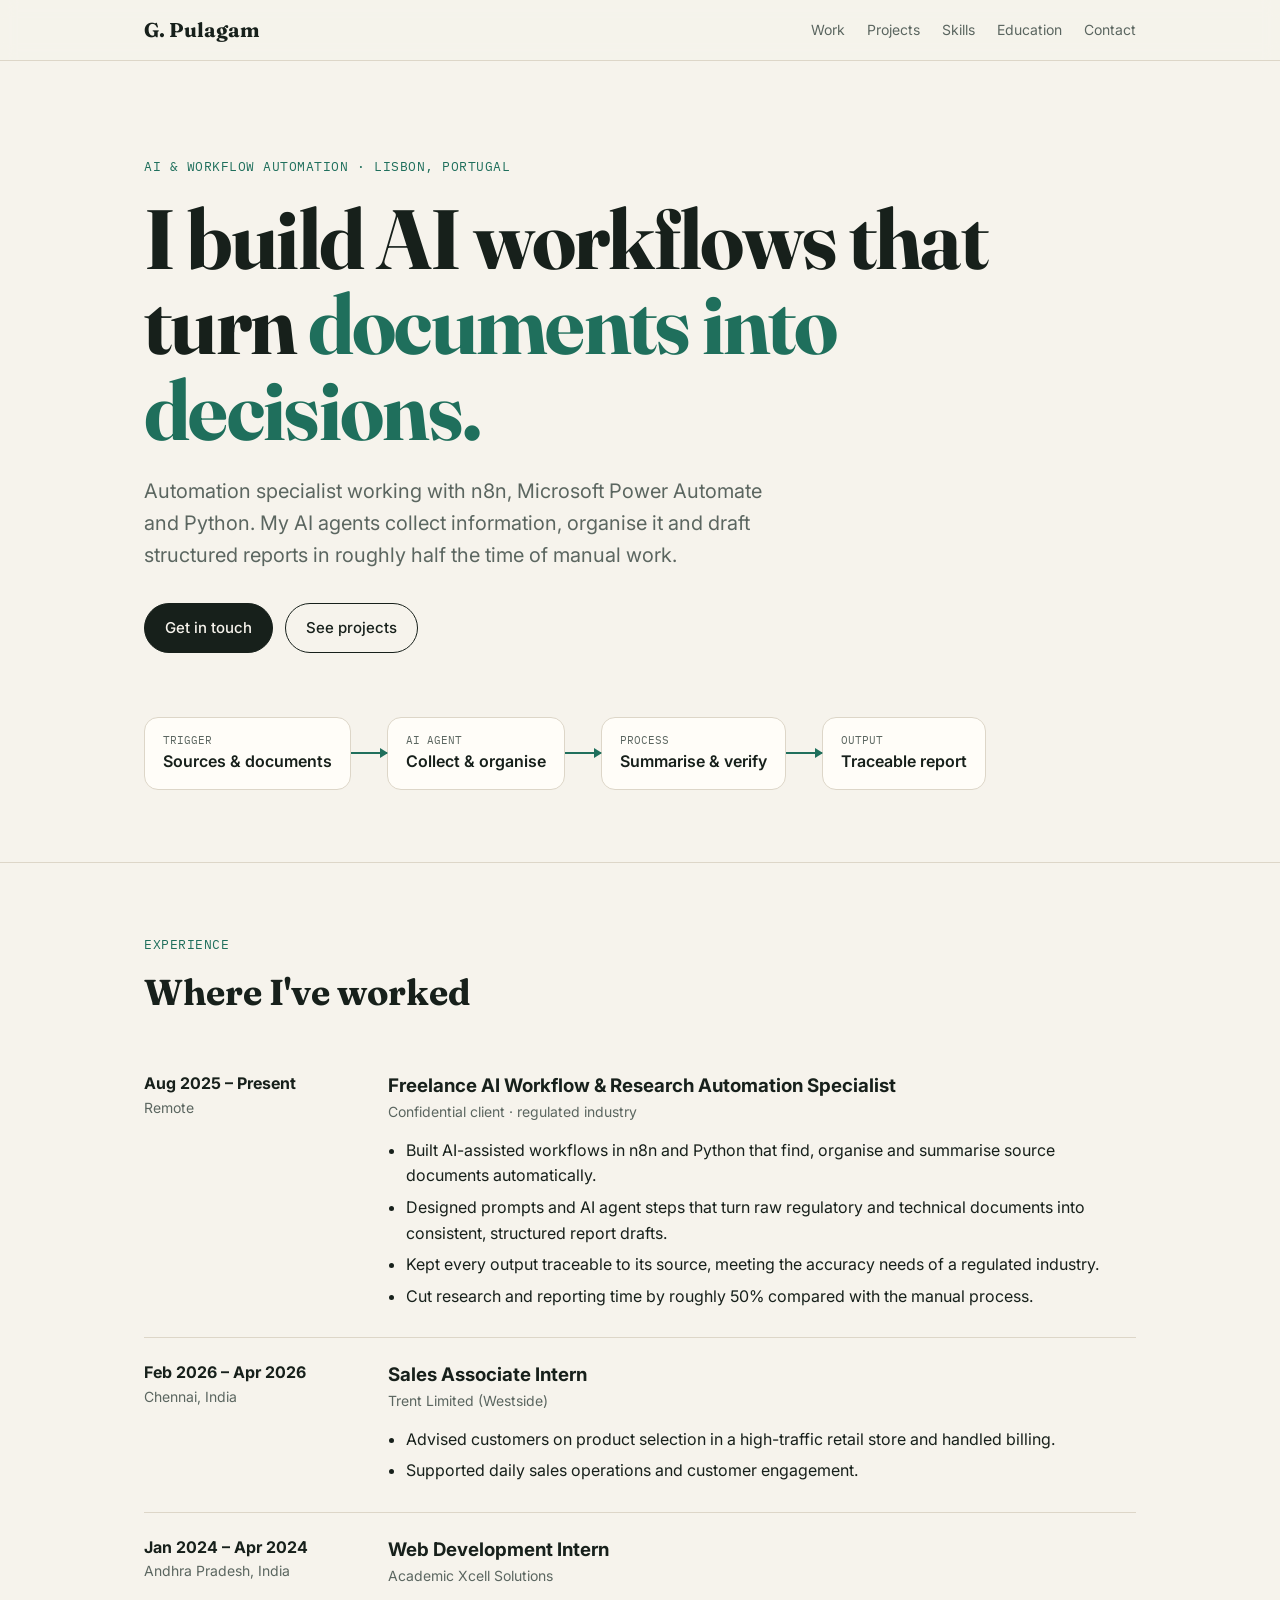
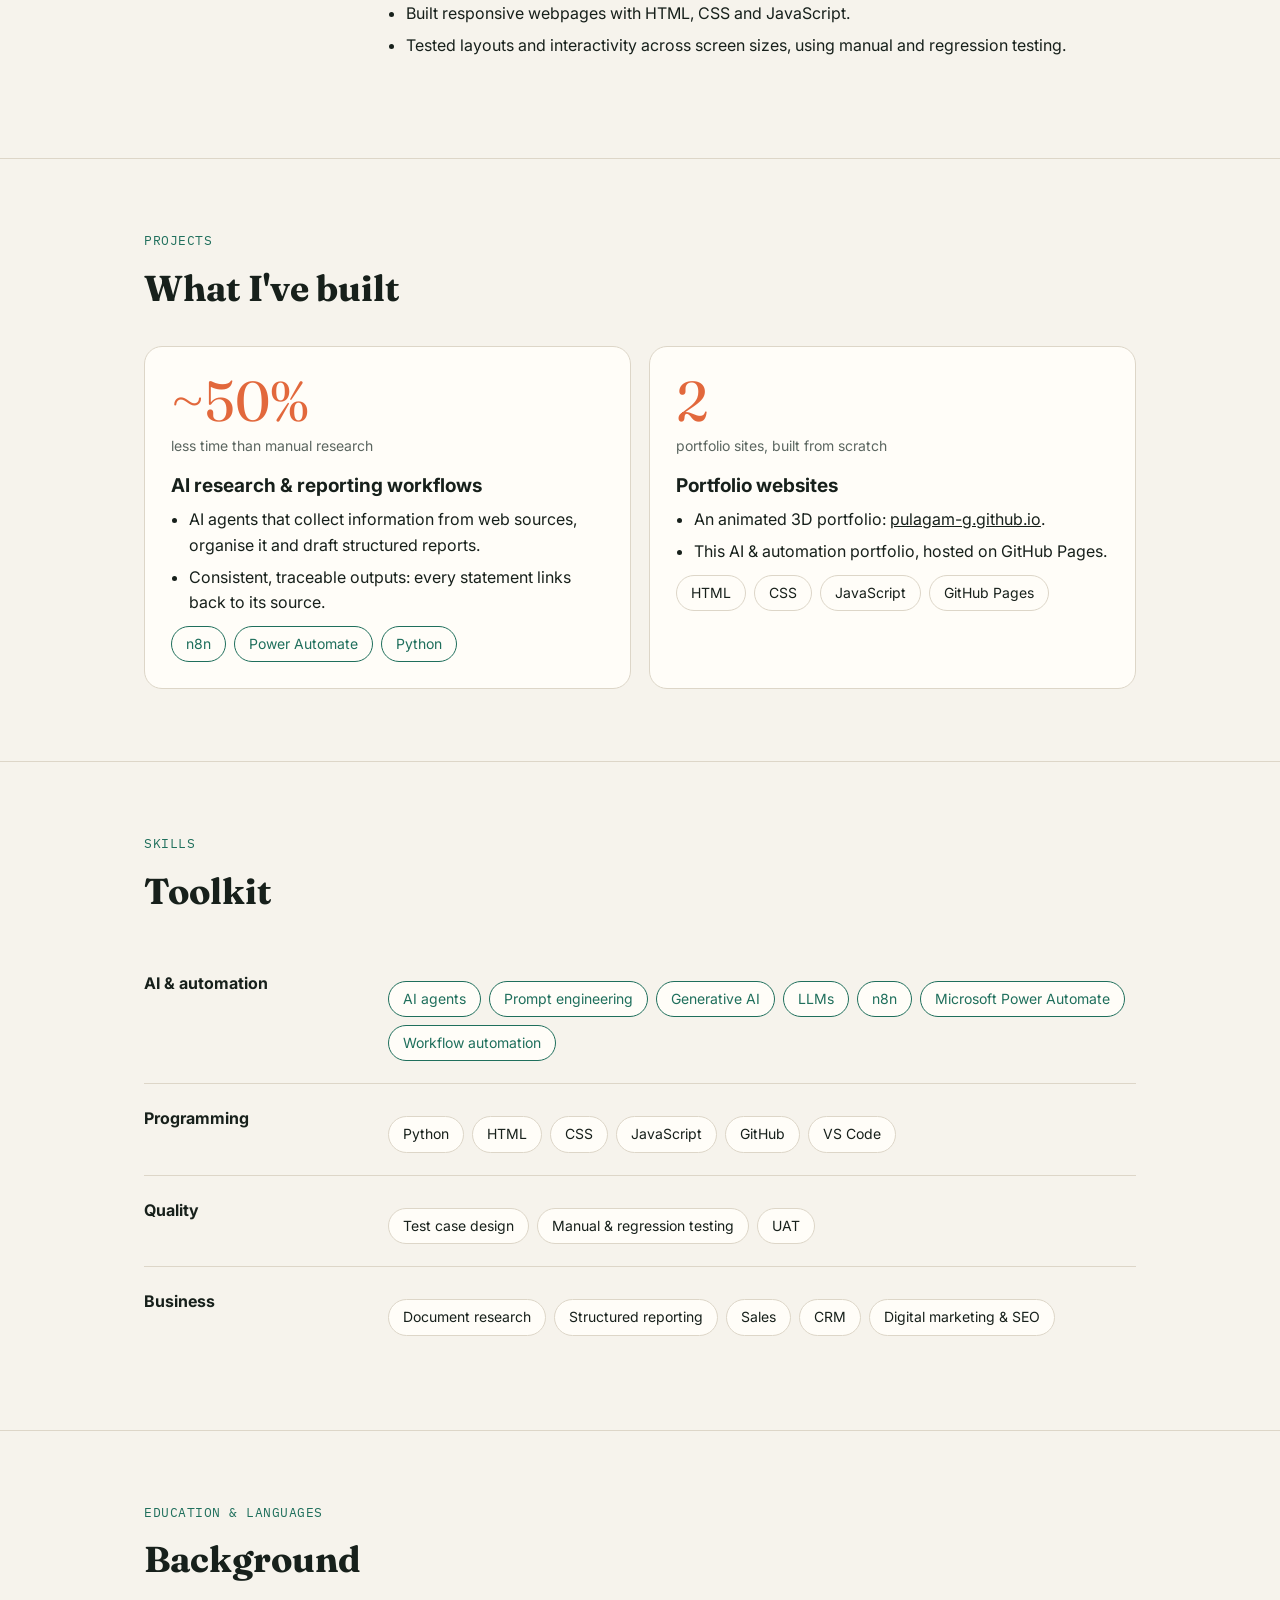
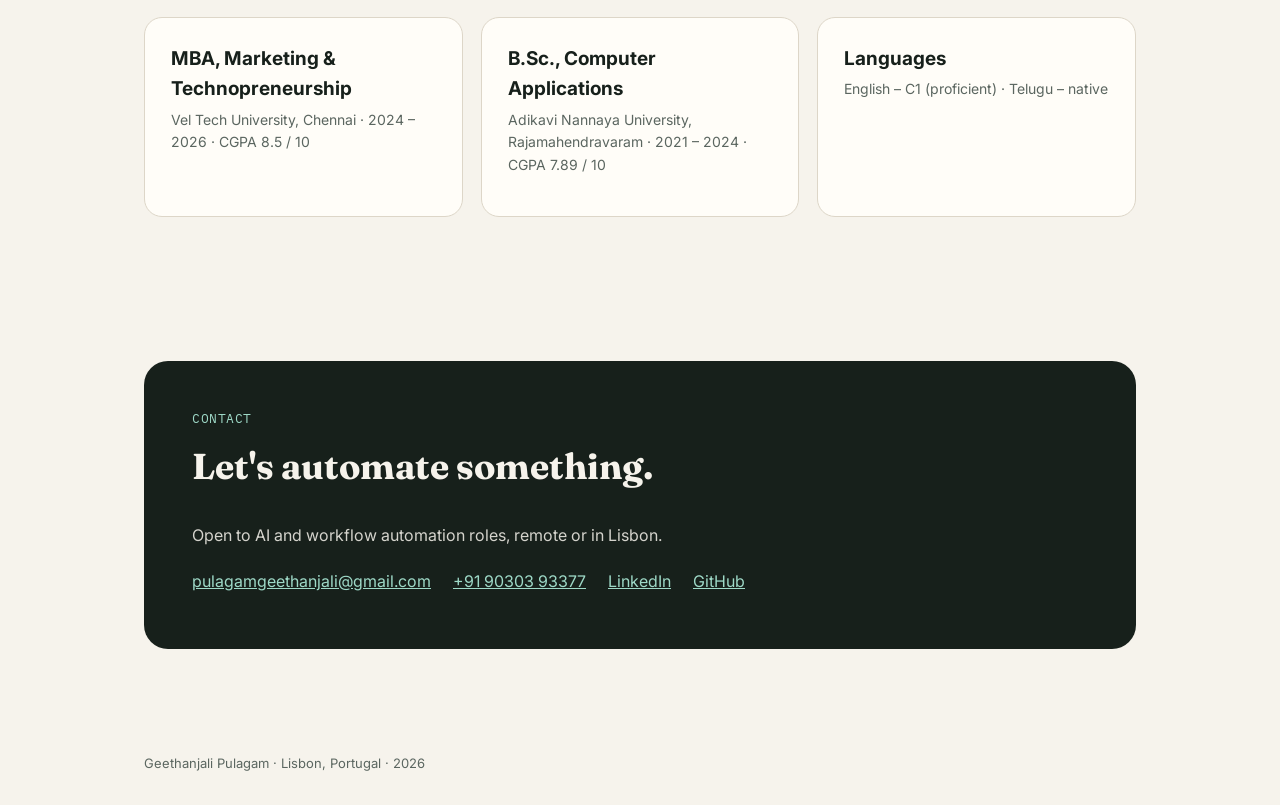
==== index.html @ b973f125 "Add initial HTML structure for personal portfolio" ====
<!doctype html>
<html lang="en"><head><meta charset="utf-8"><meta name="viewport" content="width=device-width,initial-scale=1">
<title>Geethanjali Pulagam – AI & Workflow Automation</title>
<meta name="description" content="Geethanjali Pulagam – AI and workflow automation specialist building AI agents with n8n, Microsoft Power Automate and Python. Based in Lisbon, Portugal.">
<link rel="preconnect" href="https://fonts.googleapis.com">
<link rel="stylesheet" href="https://fonts.googleapis.com/css2?family=Fraunces:opsz,wght@9..144,500;9..144,700&family=Inter:wght@400;500;600&family=IBM+Plex+Mono:wght@400;500&display=swap">
<style>
:root{--bg:#F6F3EC;--ink:#17201B;--soft:#5B6660;--line:#DDD6C8;--accent:#1F6F5C;--accent2:#E2683C;--card:#FFFDF8}
*{box-sizing:border-box;margin:0;padding:0}
html{scroll-behavior:smooth}
body{background:var(--bg);color:var(--ink);font:16px/1.6 Inter,system-ui,sans-serif}
a{color:inherit}
.wrap{max-width:1040px;margin:0 auto;padding:0 24px}
nav{position:sticky;top:0;background:rgba(246,243,236,.9);backdrop-filter:blur(8px);border-bottom:1px solid var(--line);z-index:5}
nav .wrap{display:flex;justify-content:space-between;align-items:center;height:60px}
nav b{font-family:Fraunces,serif;font-size:20px}
nav ul{display:flex;gap:22px;list-style:none;font-size:14px}
nav a{text-decoration:none;color:var(--soft)}nav a:hover{color:var(--accent)}
.mono{font-family:"IBM Plex Mono",monospace;font-size:13px;letter-spacing:.04em;text-transform:uppercase;color:var(--accent)}
header{padding:96px 0 72px}
h1{font-family:Fraunces,serif;font-weight:700;font-size:clamp(44px,7vw,84px);line-height:1.02;letter-spacing:-.02em;margin:18px 0 22px}
h1 em{font-style:normal;color:var(--accent)}
.lead{font-size:20px;color:var(--soft);max-width:640px}
.btns{display:flex;gap:12px;margin-top:32px;flex-wrap:wrap}
.btn{padding:12px 20px;border-radius:999px;border:1px solid var(--ink);text-decoration:none;font-weight:500;font-size:15px}
.btn.p{background:var(--ink);color:var(--bg)}
.flow{display:flex;align-items:center;gap:0;margin-top:64px;flex-wrap:wrap}
.node{background:var(--card);border:1px solid var(--line);border-radius:14px;padding:14px 18px;min-width:150px}
.node small{display:block;font-family:"IBM Plex Mono",monospace;font-size:11px;color:var(--soft);text-transform:uppercase}
.node span{font-weight:600}
.arrow{flex:0 0 36px;height:2px;background:var(--accent);position:relative}
.arrow:after{content:"";position:absolute;right:-1px;top:-4px;border-left:8px solid var(--accent);border-top:5px solid transparent;border-bottom:5px solid transparent}
section{padding:72px 0;border-top:1px solid var(--line)}
h2{font-family:Fraunces,serif;font-size:36px;margin:8px 0 28px}
.grid{display:grid;grid-template-columns:repeat(auto-fit,minmax(280px,1fr));gap:18px}
.card{background:var(--card);border:1px solid var(--line);border-radius:18px;padding:26px}
.card h3{font-size:19px;margin-bottom:4px}
.meta{font-size:14px;color:var(--soft);margin-bottom:14px}
ul.l{padding-left:18px}ul.l li{margin:6px 0}
.big{font-family:Fraunces,serif;font-size:56px;color:var(--accent2);line-height:1}
.chips{display:flex;flex-wrap:wrap;gap:8px;margin-top:10px}
.chips span{border:1px solid var(--line);background:var(--card);border-radius:999px;padding:6px 14px;font-size:14px}
.chips.hot span{border-color:var(--accent);color:var(--accent)}
.row{display:grid;grid-template-columns:220px 1fr;gap:24px;padding:22px 0;border-bottom:1px solid var(--line)}
.row:last-child{border-bottom:0}
.contact{background:var(--ink);color:var(--bg);border-radius:24px;padding:48px}
.contact h2{color:var(--bg)}
.contact a{display:inline-block;margin:6px 18px 6px 0;color:#9ED9C7}
footer{padding:32px 0;font-size:13px;color:var(--soft)}
@media(max-width:700px){nav ul{display:none}.row{grid-template-columns:1fr;gap:6px}.arrow{flex-basis:20px}.contact{padding:30px}}
</style></head>
<body>
<nav><div class="wrap"><b>G. Pulagam</b><ul><li><a href="#work">Work</a></li><li><a href="#projects">Projects</a></li><li><a href="#skills">Skills</a></li><li><a href="#education">Education</a></li><li><a href="#contact">Contact</a></li></ul></div></nav>

<header><div class="wrap">
  <div class="mono">AI &amp; workflow automation · Lisbon, Portugal</div>
  <h1>I build AI workflows that turn <em>documents into decisions.</em></h1>
  <p class="lead">Automation specialist working with n8n, Microsoft Power Automate and Python. My AI agents collect information, organise it and draft structured reports in roughly half the time of manual work.</p>
  <div class="btns"><a class="btn p" href="#contact">Get in touch</a><a class="btn" href="#projects">See projects</a></div>
  <div class="flow">
    <div class="node"><small>Trigger</small><span>Sources &amp; documents</span></div><div class="arrow"></div>
    <div class="node"><small>AI agent</small><span>Collect &amp; organise</span></div><div class="arrow"></div>
    <div class="node"><small>Process</small><span>Summarise &amp; verify</span></div><div class="arrow"></div>
    <div class="node"><small>Output</small><span>Traceable report</span></div>
  </div>
</div></header>

<section id="work"><div class="wrap">
  <div class="mono">Experience</div><h2>Where I've worked</h2>
  <div class="row"><div><b>Aug 2025 – Present</b><div class="meta">Remote</div></div><div>
    <h3>Freelance AI Workflow &amp; Research Automation Specialist</h3><div class="meta">Confidential client · regulated industry</div>
    <ul class="l"><li>Built AI-assisted workflows in n8n and Python that find, organise and summarise source documents automatically.</li><li>Designed prompts and AI agent steps that turn raw regulatory and technical documents into consistent, structured report drafts.</li><li>Kept every output traceable to its source, meeting the accuracy needs of a regulated industry.</li><li>Cut research and reporting time by roughly 50% compared with the manual process.</li></ul></div></div>
  <div class="row"><div><b>Feb 2026 – Apr 2026</b><div class="meta">Chennai, India</div></div><div>
    <h3>Sales Associate Intern</h3><div class="meta">Trent Limited (Westside)</div>
    <ul class="l"><li>Advised customers on product selection in a high-traffic retail store and handled billing.</li><li>Supported daily sales operations and customer engagement.</li></ul></div></div>
  <div class="row"><div><b>Jan 2024 – Apr 2024</b><div class="meta">Andhra Pradesh, India</div></div><div>
    <h3>Web Development Intern</h3><div class="meta">Academic Xcell Solutions</div>
    <ul class="l"><li>Built responsive webpages with HTML, CSS and JavaScript.</li><li>Tested layouts and interactivity across screen sizes, using manual and regression testing.</li></ul></div></div>
</div></section>

<section id="projects"><div class="wrap">
  <div class="mono">Projects</div><h2>What I've built</h2>
  <div class="grid">
    <div class="card"><div class="big">~50%</div><p class="meta" style="margin-top:6px">less time than manual research</p>
      <h3>AI research &amp; reporting workflows</h3>
      <ul class="l"><li>AI agents that collect information from web sources, organise it and draft structured reports.</li><li>Consistent, traceable outputs: every statement links back to its source.</li></ul>
      <div class="chips hot"><span>n8n</span><span>Power Automate</span><span>Python</span></div></div>
    <div class="card"><div class="big">2</div><p class="meta" style="margin-top:6px">portfolio sites, built from scratch</p>
      <h3>Portfolio websites</h3>
      <ul class="l"><li>An animated 3D portfolio: <a href="https://pulagam-g.github.io">pulagam-g.github.io</a>.</li><li>This AI &amp; automation portfolio, hosted on GitHub Pages.</li></ul>
      <div class="chips"><span>HTML</span><span>CSS</span><span>JavaScript</span><span>GitHub Pages</span></div></div>
  </div>
</div></section>

<section id="skills"><div class="wrap">
  <div class="mono">Skills</div><h2>Toolkit</h2>
  <div class="row"><b>AI &amp; automation</b><div class="chips hot"><span>AI agents</span><span>Prompt engineering</span><span>Generative AI</span><span>LLMs</span><span>n8n</span><span>Microsoft Power Automate</span><span>Workflow automation</span></div></div>
  <div class="row"><b>Programming</b><div class="chips"><span>Python</span><span>HTML</span><span>CSS</span><span>JavaScript</span><span>GitHub</span><span>VS Code</span></div></div>
  <div class="row"><b>Quality</b><div class="chips"><span>Test case design</span><span>Manual &amp; regression testing</span><span>UAT</span></div></div>
  <div class="row"><b>Business</b><div class="chips"><span>Document research</span><span>Structured reporting</span><span>Sales</span><span>CRM</span><span>Digital marketing &amp; SEO</span></div></div>
</div></section>

<section id="education"><div class="wrap">
  <div class="mono">Education &amp; languages</div><h2>Background</h2>
  <div class="grid">
    <div class="card"><h3>MBA, Marketing &amp; Technopreneurship</h3><div class="meta">Vel Tech University, Chennai · 2024 – 2026 · CGPA 8.5 / 10</div></div>
    <div class="card"><h3>B.Sc., Computer Applications</h3><div class="meta">Adikavi Nannaya University, Rajamahendravaram · 2021 – 2024 · CGPA 7.89 / 10</div></div>
    <div class="card"><h3>Languages</h3><div class="meta">English – C1 (proficient) · Telugu – native</div></div>
  </div>
</div></section>

<section id="contact" style="border-top:0"><div class="wrap"><div class="contact">
  <div class="mono" style="color:#9ED9C7">Contact</div><h2>Let's automate something.</h2>
  <p style="margin-bottom:14px;opacity:.85">Open to AI and workflow automation roles, remote or in Lisbon.</p>
  <a href="mailto:pulagamgeethanjali@gmail.com">pulagamgeethanjali@gmail.com</a>
  <a href="tel:+919030393377">+91 90303 93377</a>
  <a href="https://www.linkedin.com/in/geethanjali-pulagam" target="_blank" rel="noopener">LinkedIn</a>
  <a href="https://github.com/pulagam-g" target="_blank" rel="noopener">GitHub</a>
</div></div></section>

<footer><div class="wrap">Geethanjali Pulagam · Lisbon, Portugal · 2026</div></footer>
</body></html>
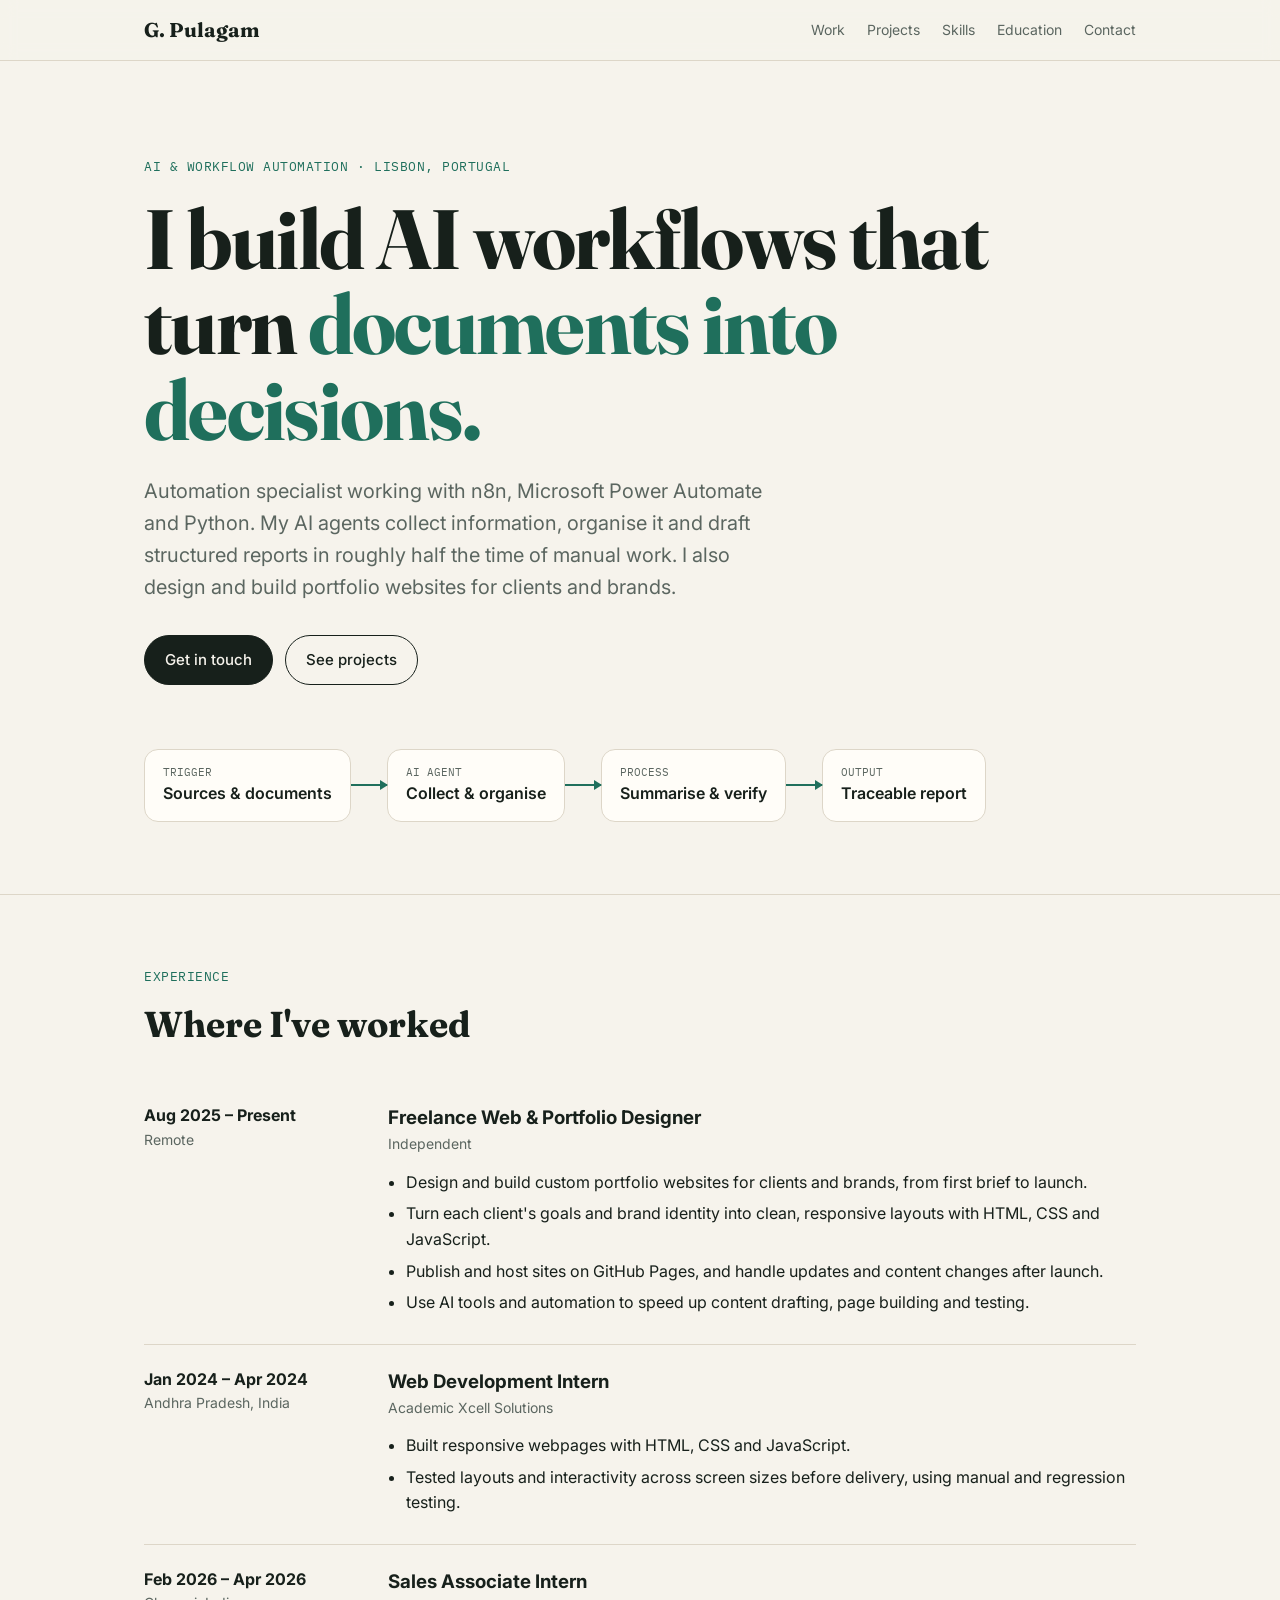
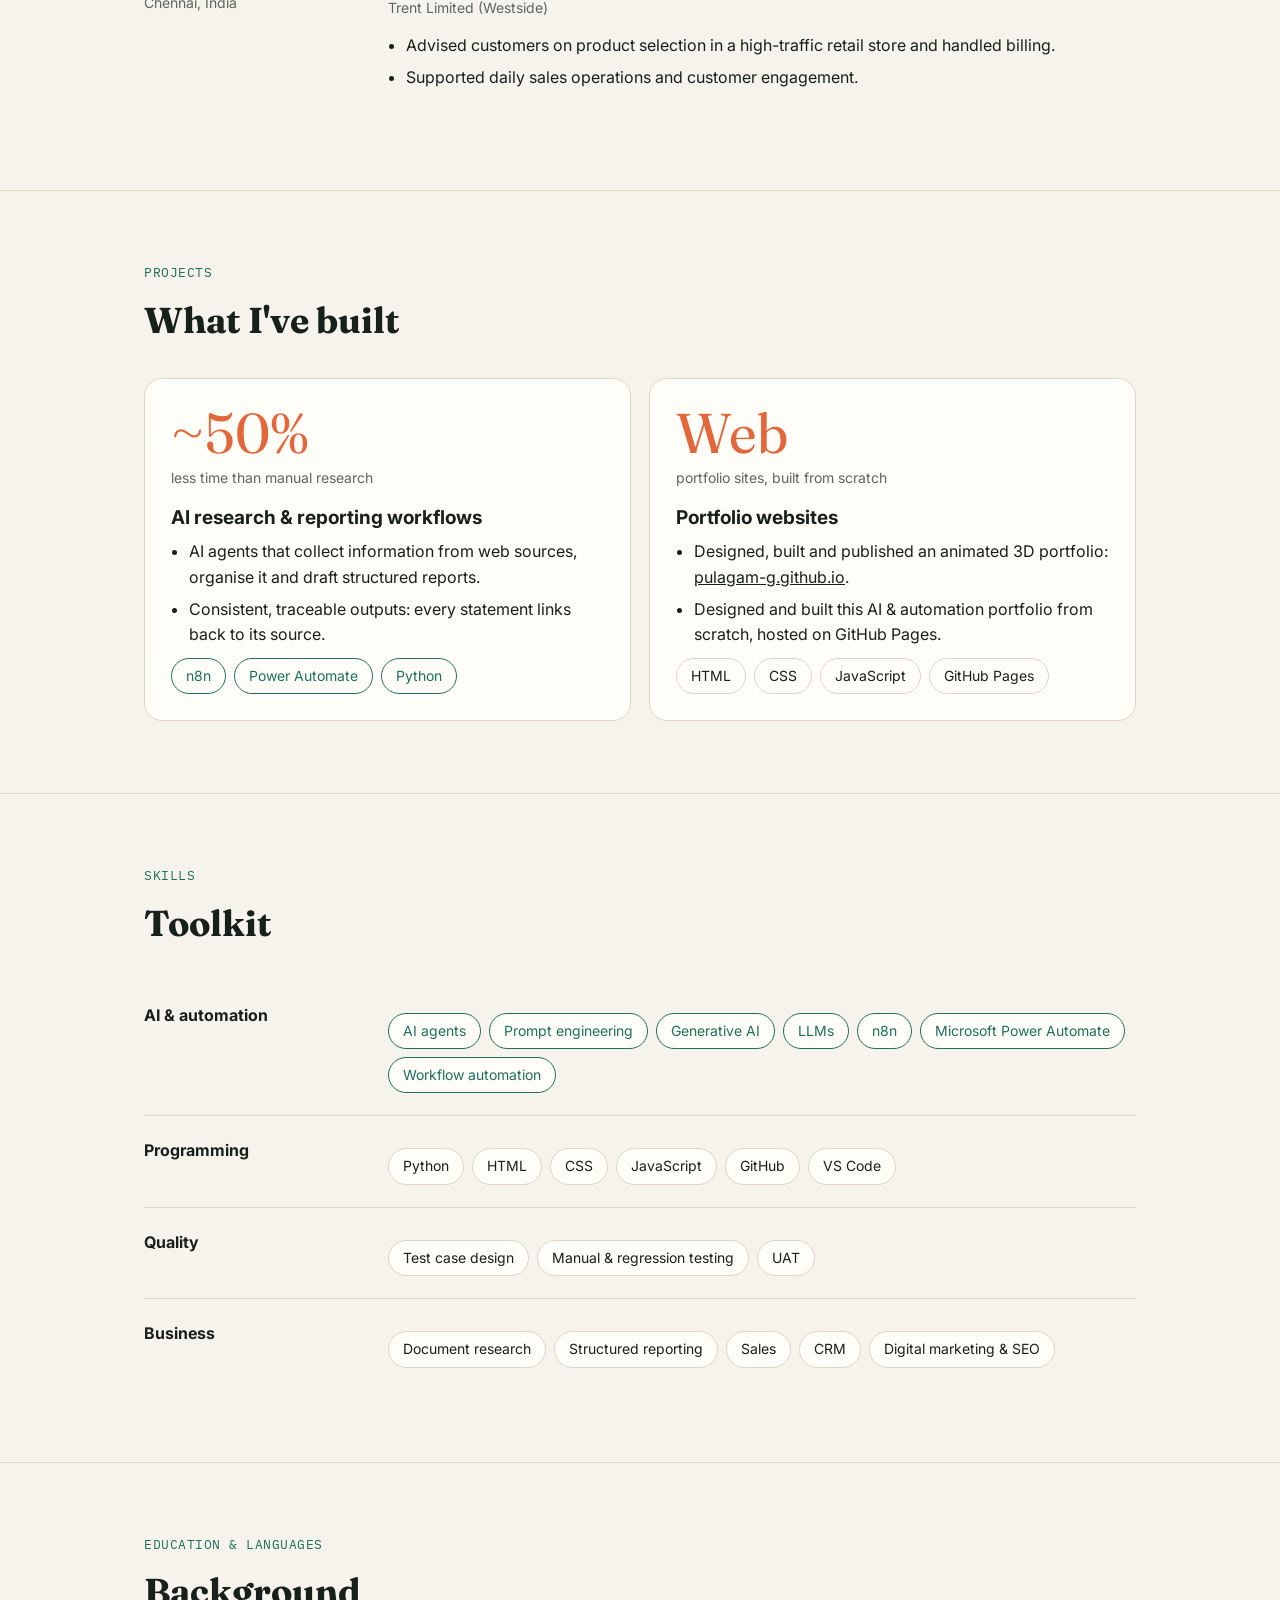
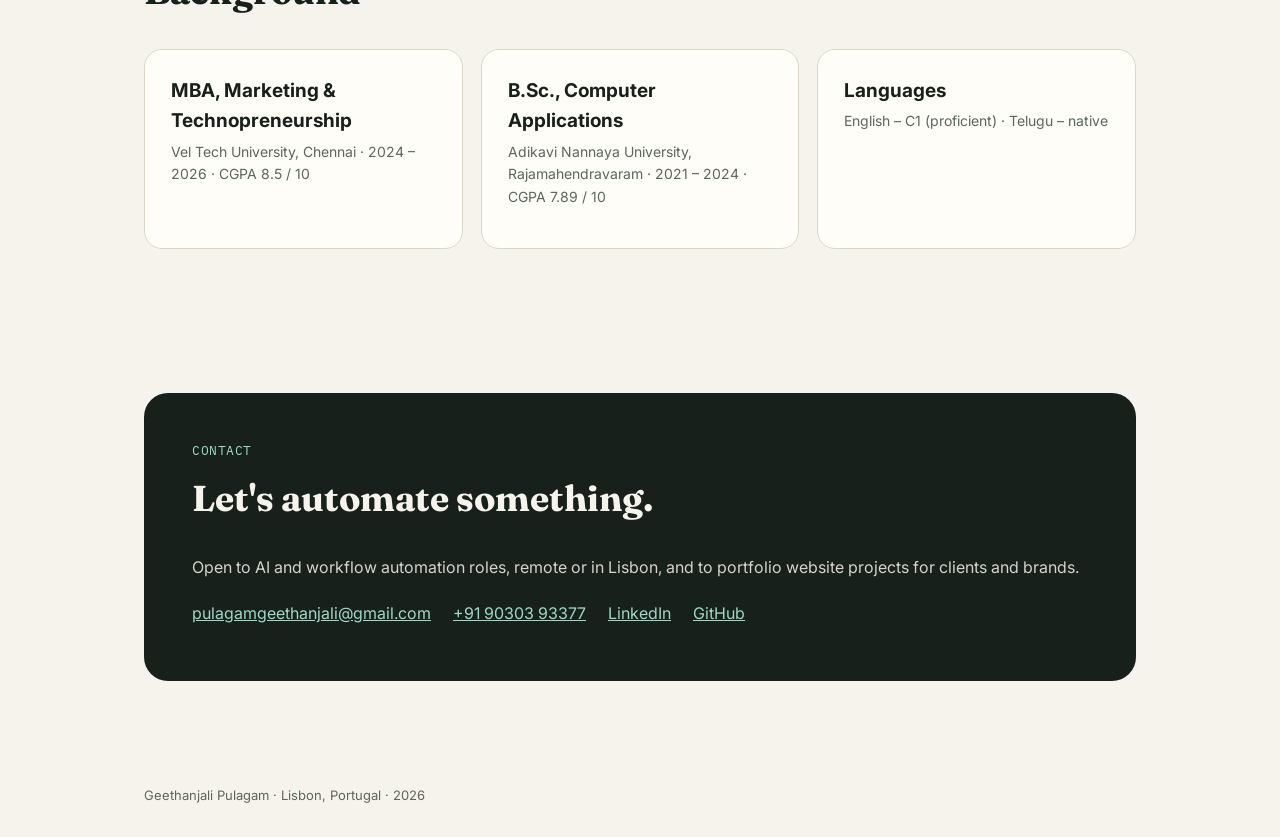
==== commit 88079aca: "Enhance index.html with portfolio design details Updated the description meta tag and modified text " ====
--- a/index.html
+++ b/index.html
@@ -1,7 +1,7 @@
 <!doctype html>
 <html lang="en"><head><meta charset="utf-8"><meta name="viewport" content="width=device-width,initial-scale=1">
 <title>Geethanjali Pulagam – AI & Workflow Automation</title>
-<meta name="description" content="Geethanjali Pulagam – AI and workflow automation specialist building AI agents with n8n, Microsoft Power Automate and Python. Based in Lisbon, Portugal.">
+<meta name="description" content="Geethanjali Pulagam – AI and workflow automation specialist (n8n, Microsoft Power Automate, Python) and freelance portfolio website designer for clients and brands. Based in Lisbon, Portugal.">
 <link rel="preconnect" href="https://fonts.googleapis.com">
 <link rel="stylesheet" href="https://fonts.googleapis.com/css2?family=Fraunces:opsz,wght@9..144,500;9..144,700&family=Inter:wght@400;500;600&family=IBM+Plex+Mono:wght@400;500&display=swap">
 <style>
@@ -55,7 +55,7 @@
 <header><div class="wrap">
   <div class="mono">AI &amp; workflow automation · Lisbon, Portugal</div>
   <h1>I build AI workflows that turn <em>documents into decisions.</em></h1>
-  <p class="lead">Automation specialist working with n8n, Microsoft Power Automate and Python. My AI agents collect information, organise it and draft structured reports in roughly half the time of manual work.</p>
+  <p class="lead">Automation specialist working with n8n, Microsoft Power Automate and Python. My AI agents collect information, organise it and draft structured reports in roughly half the time of manual work. I also design and build portfolio websites for clients and brands.</p>
   <div class="btns"><a class="btn p" href="#contact">Get in touch</a><a class="btn" href="#projects">See projects</a></div>
   <div class="flow">
     <div class="node"><small>Trigger</small><span>Sources &amp; documents</span></div><div class="arrow"></div>
@@ -68,14 +68,14 @@
 <section id="work"><div class="wrap">
   <div class="mono">Experience</div><h2>Where I've worked</h2>
   <div class="row"><div><b>Aug 2025 – Present</b><div class="meta">Remote</div></div><div>
-    <h3>Freelance AI Workflow &amp; Research Automation Specialist</h3><div class="meta">Confidential client · regulated industry</div>
-    <ul class="l"><li>Built AI-assisted workflows in n8n and Python that find, organise and summarise source documents automatically.</li><li>Designed prompts and AI agent steps that turn raw regulatory and technical documents into consistent, structured report drafts.</li><li>Kept every output traceable to its source, meeting the accuracy needs of a regulated industry.</li><li>Cut research and reporting time by roughly 50% compared with the manual process.</li></ul></div></div>
+    <h3>Freelance Web &amp; Portfolio Designer</h3><div class="meta">Independent</div>
+    <ul class="l"><li>Design and build custom portfolio websites for clients and brands, from first brief to launch.</li><li>Turn each client's goals and brand identity into clean, responsive layouts with HTML, CSS and JavaScript.</li><li>Publish and host sites on GitHub Pages, and handle updates and content changes after launch.</li><li>Use AI tools and automation to speed up content drafting, page building and testing.</li></ul></div></div>
+  <div class="row"><div><b>Jan 2024 – Apr 2024</b><div class="meta">Andhra Pradesh, India</div></div><div>
+    <h3>Web Development Intern</h3><div class="meta">Academic Xcell Solutions</div>
+    <ul class="l"><li>Built responsive webpages with HTML, CSS and JavaScript.</li><li>Tested layouts and interactivity across screen sizes before delivery, using manual and regression testing.</li></ul></div></div>
   <div class="row"><div><b>Feb 2026 – Apr 2026</b><div class="meta">Chennai, India</div></div><div>
     <h3>Sales Associate Intern</h3><div class="meta">Trent Limited (Westside)</div>
     <ul class="l"><li>Advised customers on product selection in a high-traffic retail store and handled billing.</li><li>Supported daily sales operations and customer engagement.</li></ul></div></div>
-  <div class="row"><div><b>Jan 2024 – Apr 2024</b><div class="meta">Andhra Pradesh, India</div></div><div>
-    <h3>Web Development Intern</h3><div class="meta">Academic Xcell Solutions</div>
-    <ul class="l"><li>Built responsive webpages with HTML, CSS and JavaScript.</li><li>Tested layouts and interactivity across screen sizes, using manual and regression testing.</li></ul></div></div>
 </div></section>
 
 <section id="projects"><div class="wrap">
@@ -85,9 +85,9 @@
       <h3>AI research &amp; reporting workflows</h3>
       <ul class="l"><li>AI agents that collect information from web sources, organise it and draft structured reports.</li><li>Consistent, traceable outputs: every statement links back to its source.</li></ul>
       <div class="chips hot"><span>n8n</span><span>Power Automate</span><span>Python</span></div></div>
-    <div class="card"><div class="big">2</div><p class="meta" style="margin-top:6px">portfolio sites, built from scratch</p>
+    <div class="card"><div class="big">Web</div><p class="meta" style="margin-top:6px">portfolio sites, built from scratch</p>
       <h3>Portfolio websites</h3>
-      <ul class="l"><li>An animated 3D portfolio: <a href="https://pulagam-g.github.io">pulagam-g.github.io</a>.</li><li>This AI &amp; automation portfolio, hosted on GitHub Pages.</li></ul>
+      <ul class="l"><li>Designed, built and published an animated 3D portfolio: <a href="https://pulagam-g.github.io">pulagam-g.github.io</a>.</li><li>Designed and built this AI &amp; automation portfolio from scratch, hosted on GitHub Pages.</li></ul>
       <div class="chips"><span>HTML</span><span>CSS</span><span>JavaScript</span><span>GitHub Pages</span></div></div>
   </div>
 </div></section>
@@ -111,7 +111,7 @@
 
 <section id="contact" style="border-top:0"><div class="wrap"><div class="contact">
   <div class="mono" style="color:#9ED9C7">Contact</div><h2>Let's automate something.</h2>
-  <p style="margin-bottom:14px;opacity:.85">Open to AI and workflow automation roles, remote or in Lisbon.</p>
+  <p style="margin-bottom:14px;opacity:.85">Open to AI and workflow automation roles, remote or in Lisbon, and to portfolio website projects for clients and brands.</p>
   <a href="mailto:pulagamgeethanjali@gmail.com">pulagamgeethanjali@gmail.com</a>
   <a href="tel:+919030393377">+91 90303 93377</a>
   <a href="https://www.linkedin.com/in/geethanjali-pulagam" target="_blank" rel="noopener">LinkedIn</a>
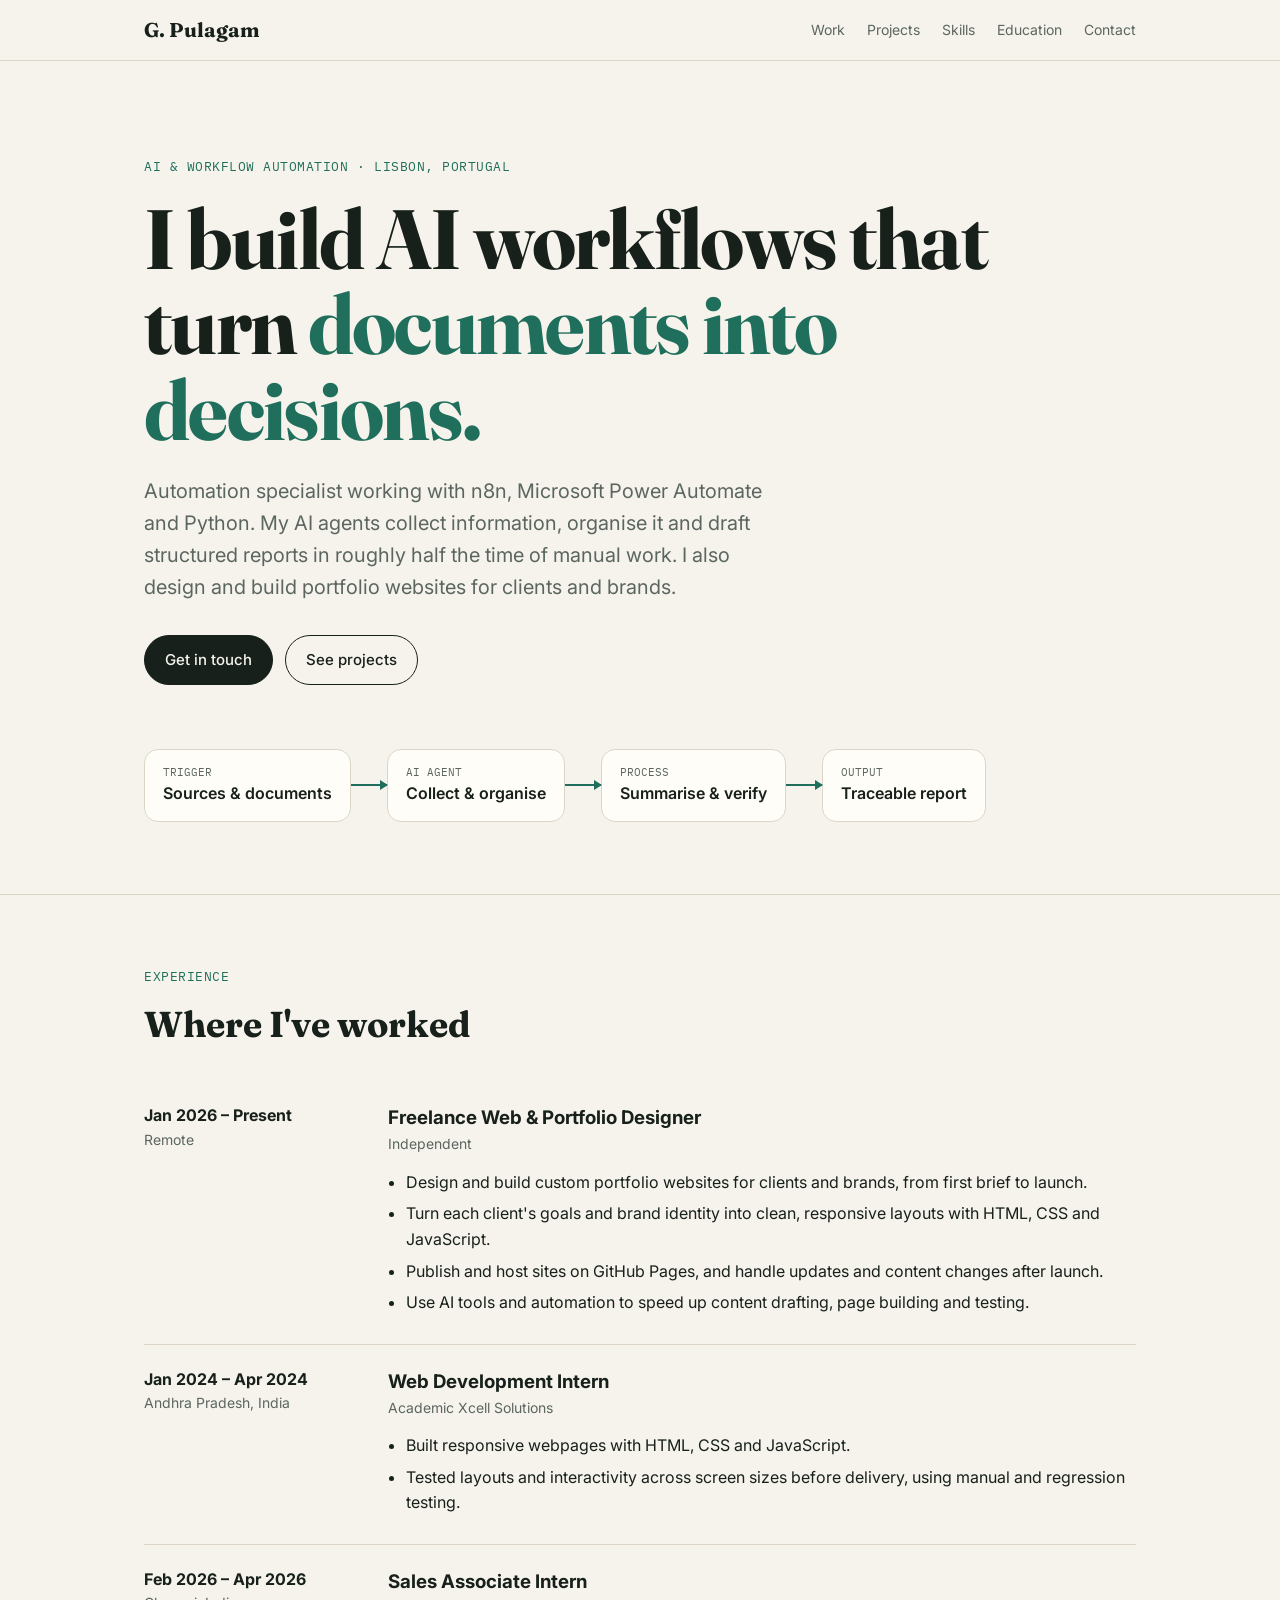
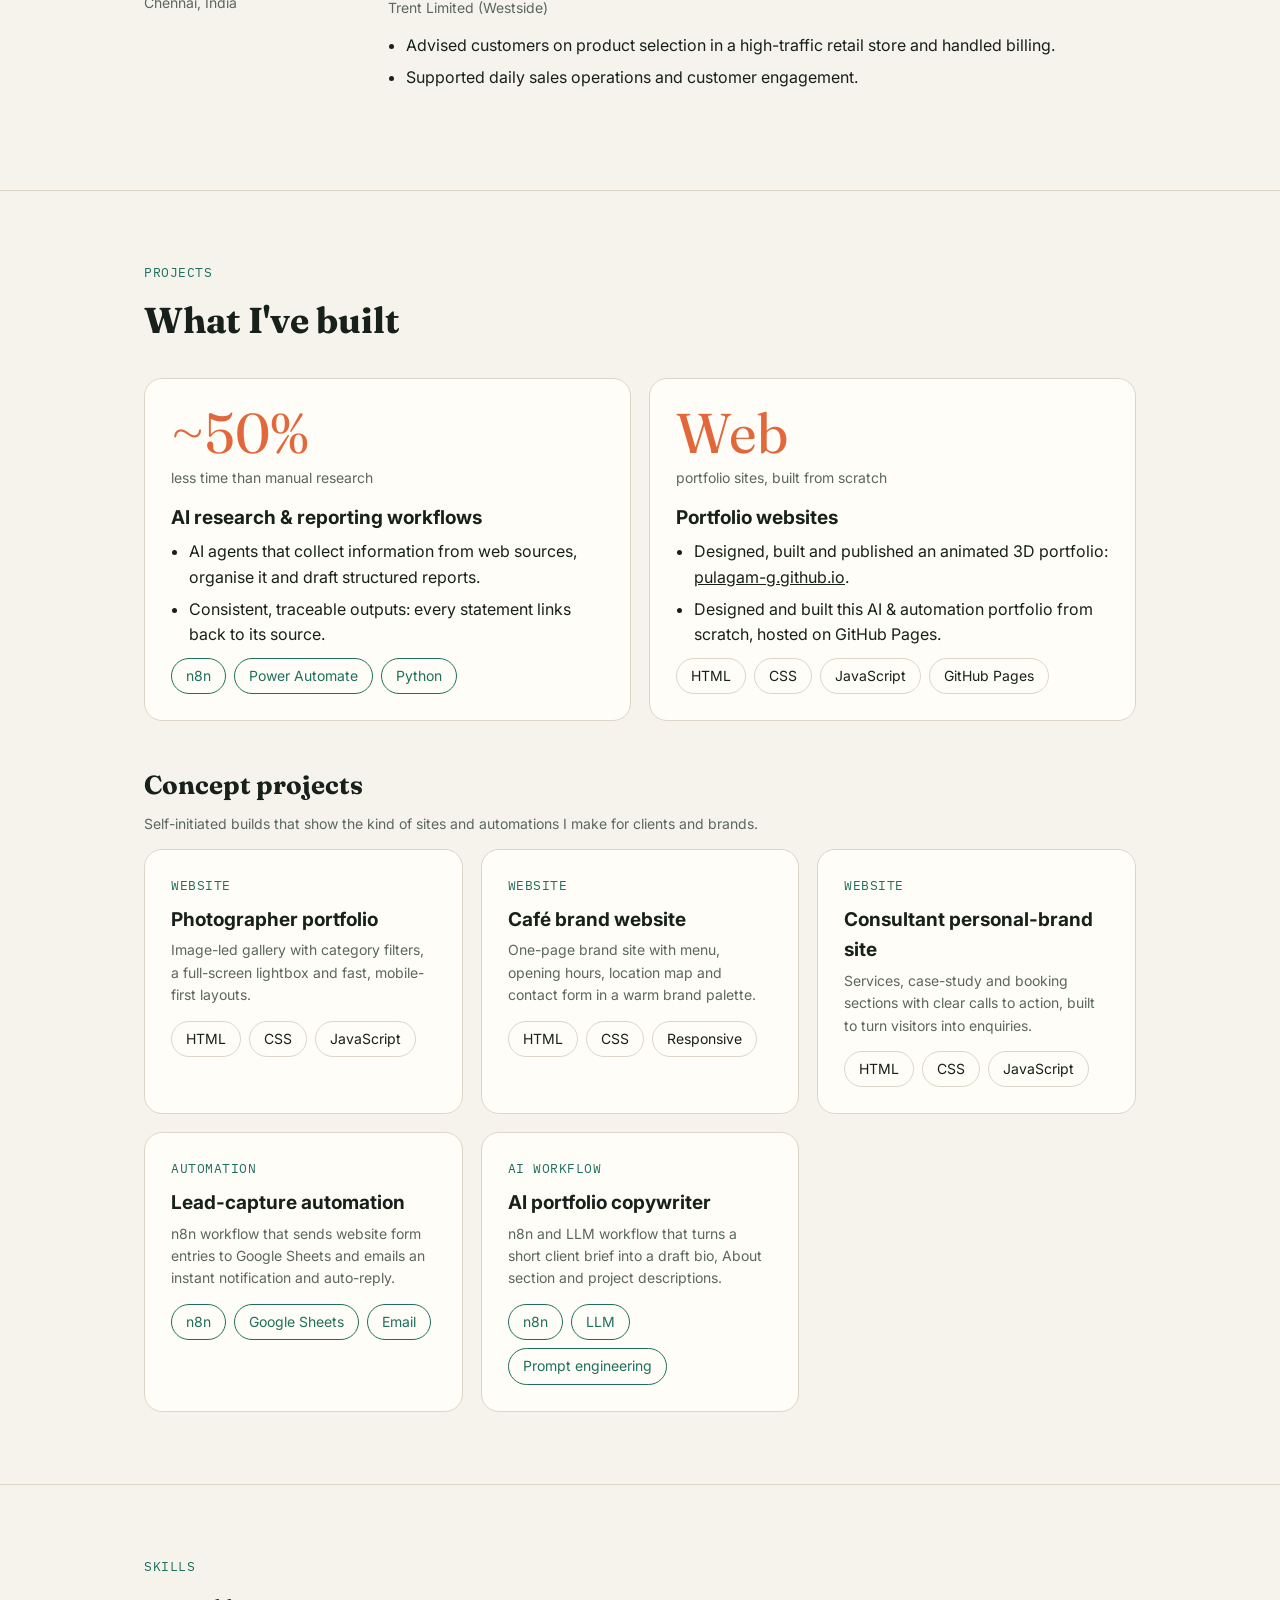
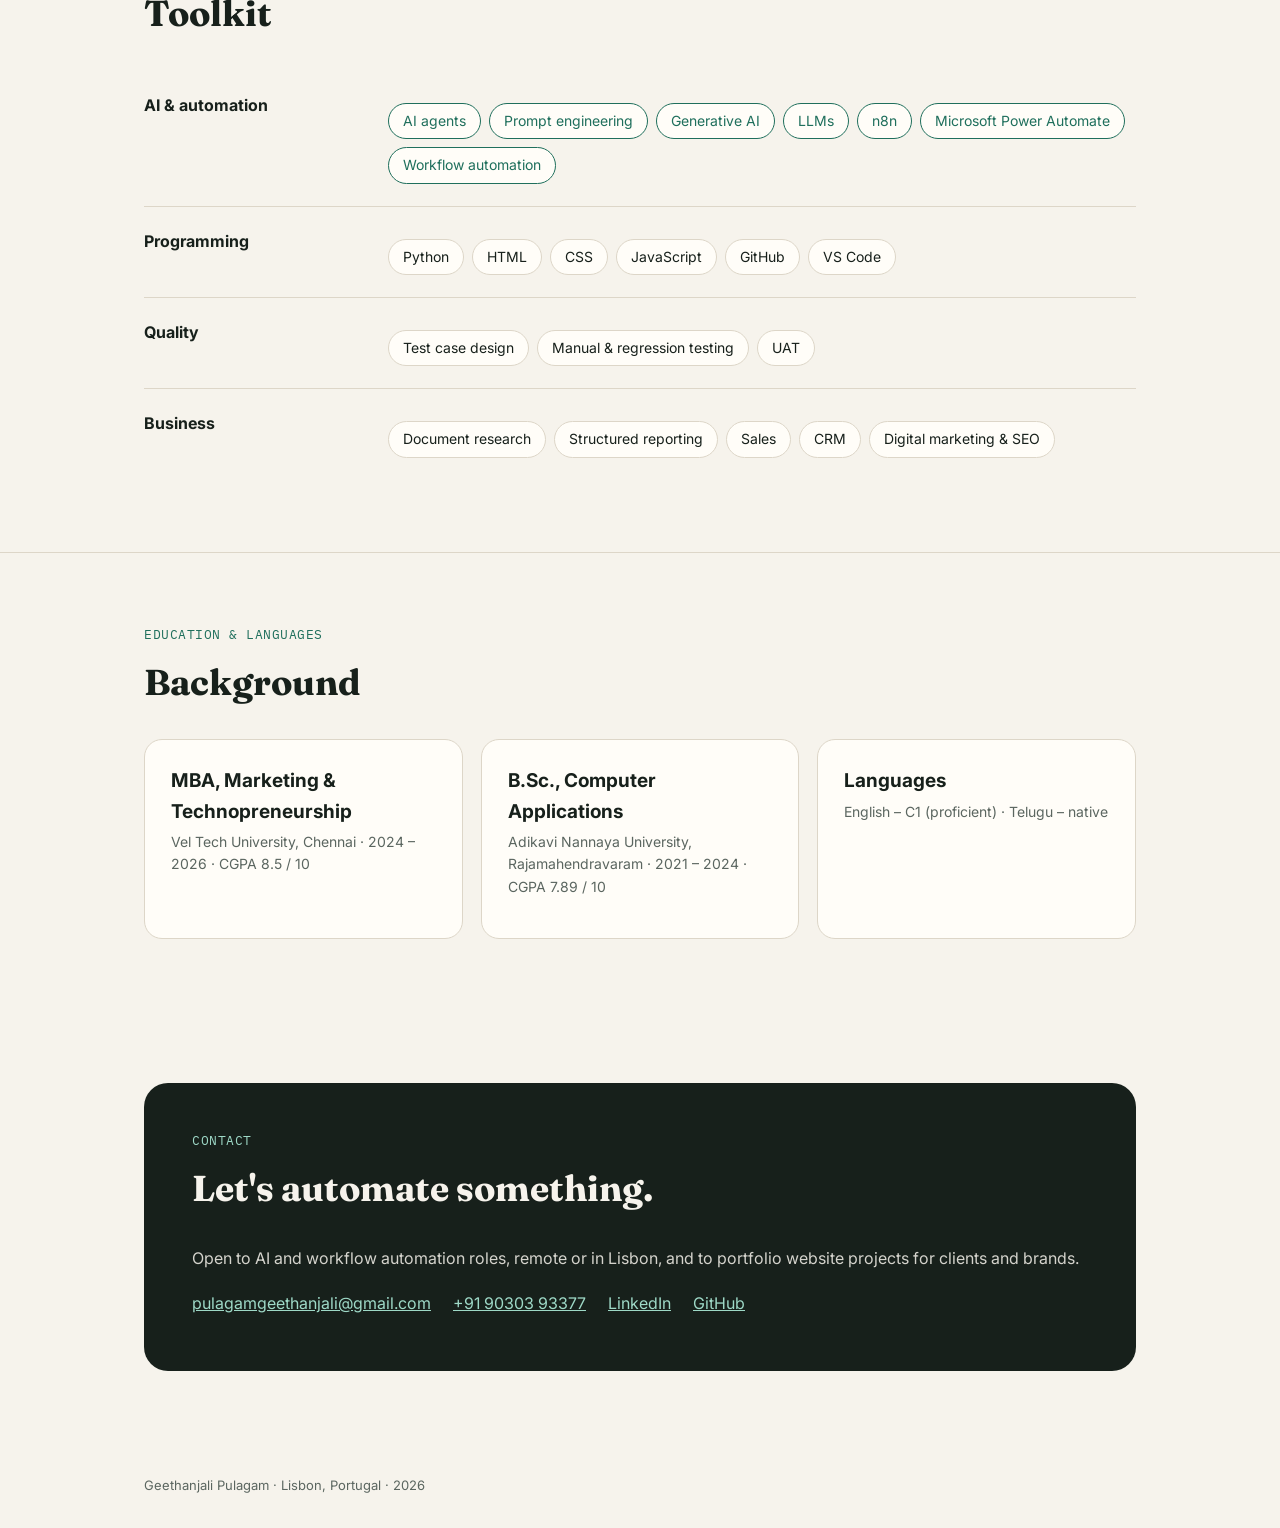
==== commit 4a95ea0c: "Update experience and add concept projects section Added new experience and concept projects section" ====
--- a/index.html
+++ b/index.html
@@ -67,7 +67,7 @@
 
 <section id="work"><div class="wrap">
   <div class="mono">Experience</div><h2>Where I've worked</h2>
-  <div class="row"><div><b>Aug 2025 – Present</b><div class="meta">Remote</div></div><div>
+  <div class="row"><div><b>Jan 2026 – Present</b><div class="meta">Remote</div></div><div>
     <h3>Freelance Web &amp; Portfolio Designer</h3><div class="meta">Independent</div>
     <ul class="l"><li>Design and build custom portfolio websites for clients and brands, from first brief to launch.</li><li>Turn each client's goals and brand identity into clean, responsive layouts with HTML, CSS and JavaScript.</li><li>Publish and host sites on GitHub Pages, and handle updates and content changes after launch.</li><li>Use AI tools and automation to speed up content drafting, page building and testing.</li></ul></div></div>
   <div class="row"><div><b>Jan 2024 – Apr 2024</b><div class="meta">Andhra Pradesh, India</div></div><div>
@@ -89,6 +89,14 @@
       <h3>Portfolio websites</h3>
       <ul class="l"><li>Designed, built and published an animated 3D portfolio: <a href="https://pulagam-g.github.io">pulagam-g.github.io</a>.</li><li>Designed and built this AI &amp; automation portfolio from scratch, hosted on GitHub Pages.</li></ul>
       <div class="chips"><span>HTML</span><span>CSS</span><span>JavaScript</span><span>GitHub Pages</span></div></div>
+  </div>
+  <h3 style="margin:44px 0 6px;font-family:Fraunces,serif;font-size:26px">Concept projects</h3><p class="meta">Self-initiated builds that show the kind of sites and automations I make for clients and brands.</p>
+  <div class="grid">
+    <div class="card"><div class="mono">Website</div><h3 style="margin-top:8px">Photographer portfolio</h3><p class="meta">Image-led gallery with category filters, a full-screen lightbox and fast, mobile-first layouts.</p><div class="chips"><span>HTML</span><span>CSS</span><span>JavaScript</span></div></div>
+    <div class="card"><div class="mono">Website</div><h3 style="margin-top:8px">Café brand website</h3><p class="meta">One-page brand site with menu, opening hours, location map and contact form in a warm brand palette.</p><div class="chips"><span>HTML</span><span>CSS</span><span>Responsive</span></div></div>
+    <div class="card"><div class="mono">Website</div><h3 style="margin-top:8px">Consultant personal-brand site</h3><p class="meta">Services, case-study and booking sections with clear calls to action, built to turn visitors into enquiries.</p><div class="chips"><span>HTML</span><span>CSS</span><span>JavaScript</span></div></div>
+    <div class="card"><div class="mono">Automation</div><h3 style="margin-top:8px">Lead-capture automation</h3><p class="meta">n8n workflow that sends website form entries to Google Sheets and emails an instant notification and auto-reply.</p><div class="chips hot"><span>n8n</span><span>Google Sheets</span><span>Email</span></div></div>
+    <div class="card"><div class="mono">AI workflow</div><h3 style="margin-top:8px">AI portfolio copywriter</h3><p class="meta">n8n and LLM workflow that turns a short client brief into a draft bio, About section and project descriptions.</p><div class="chips hot"><span>n8n</span><span>LLM</span><span>Prompt engineering</span></div></div>
   </div>
 </div></section>
 
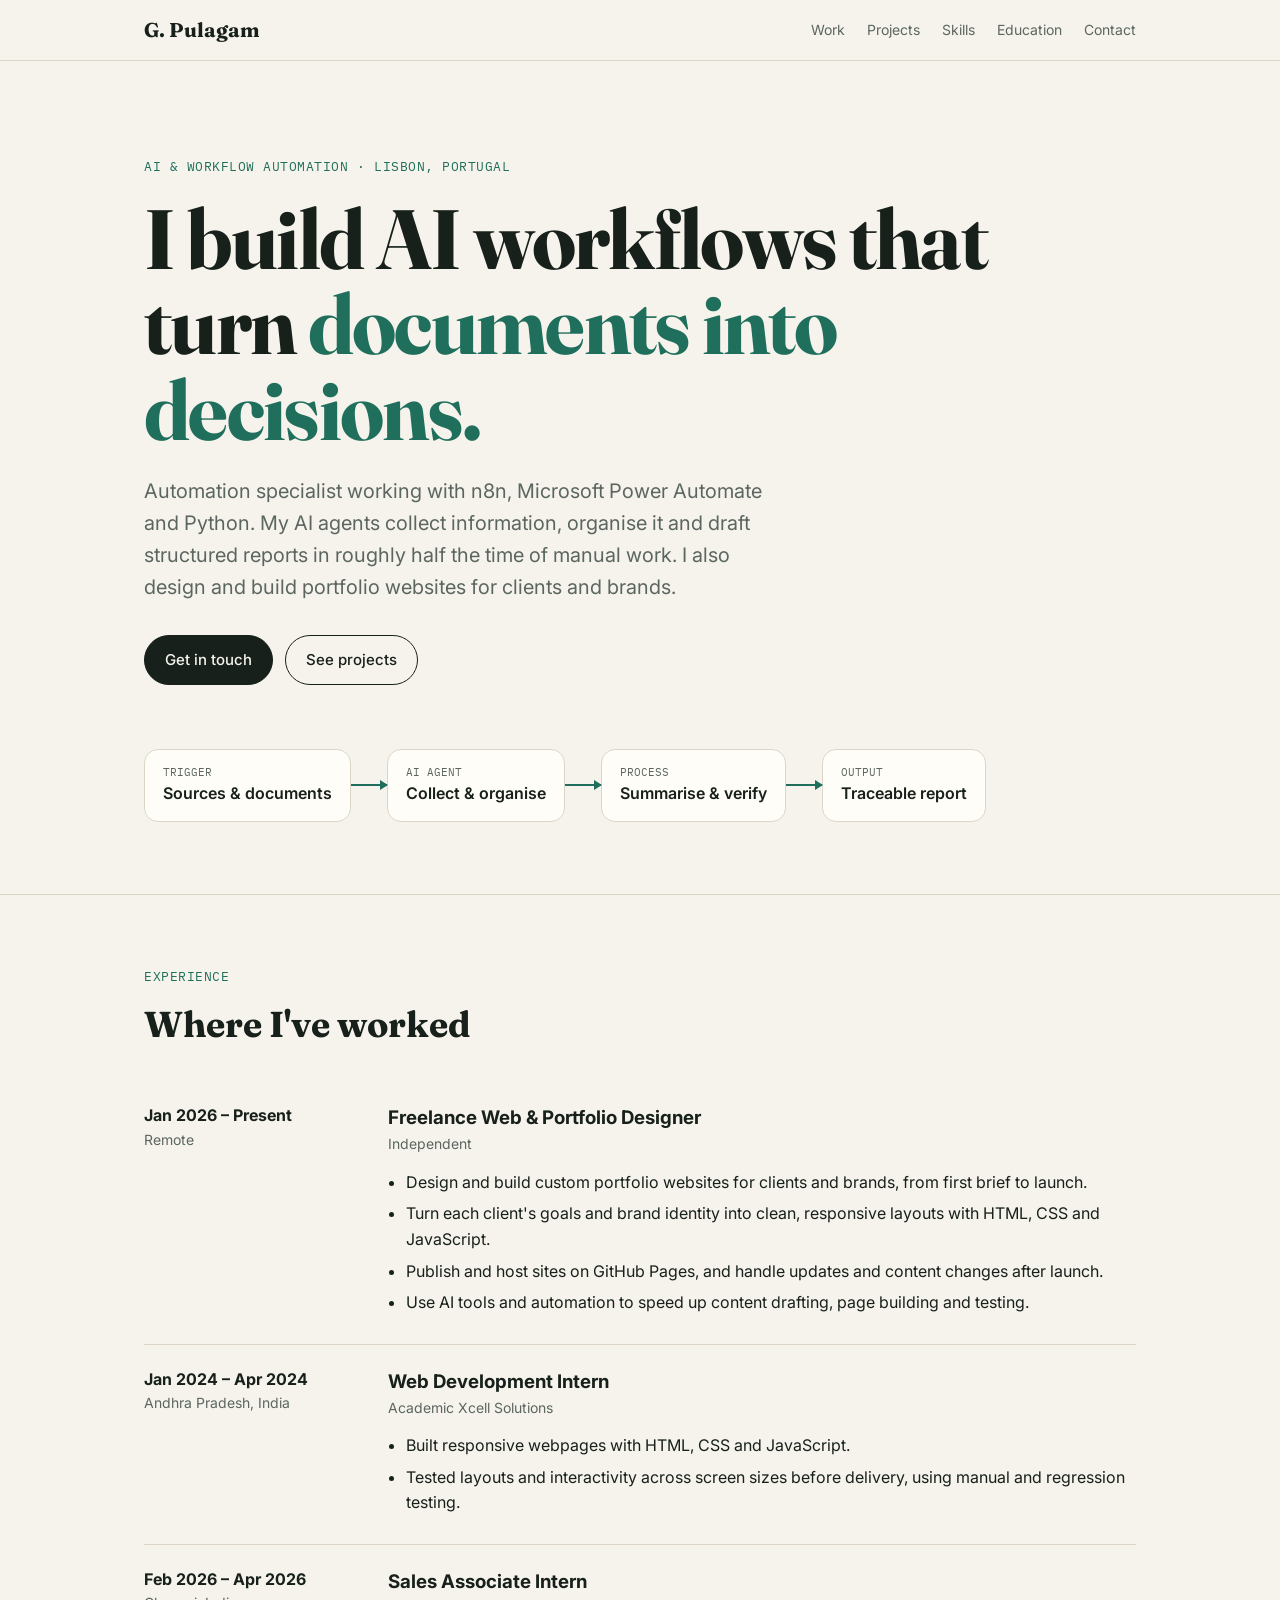
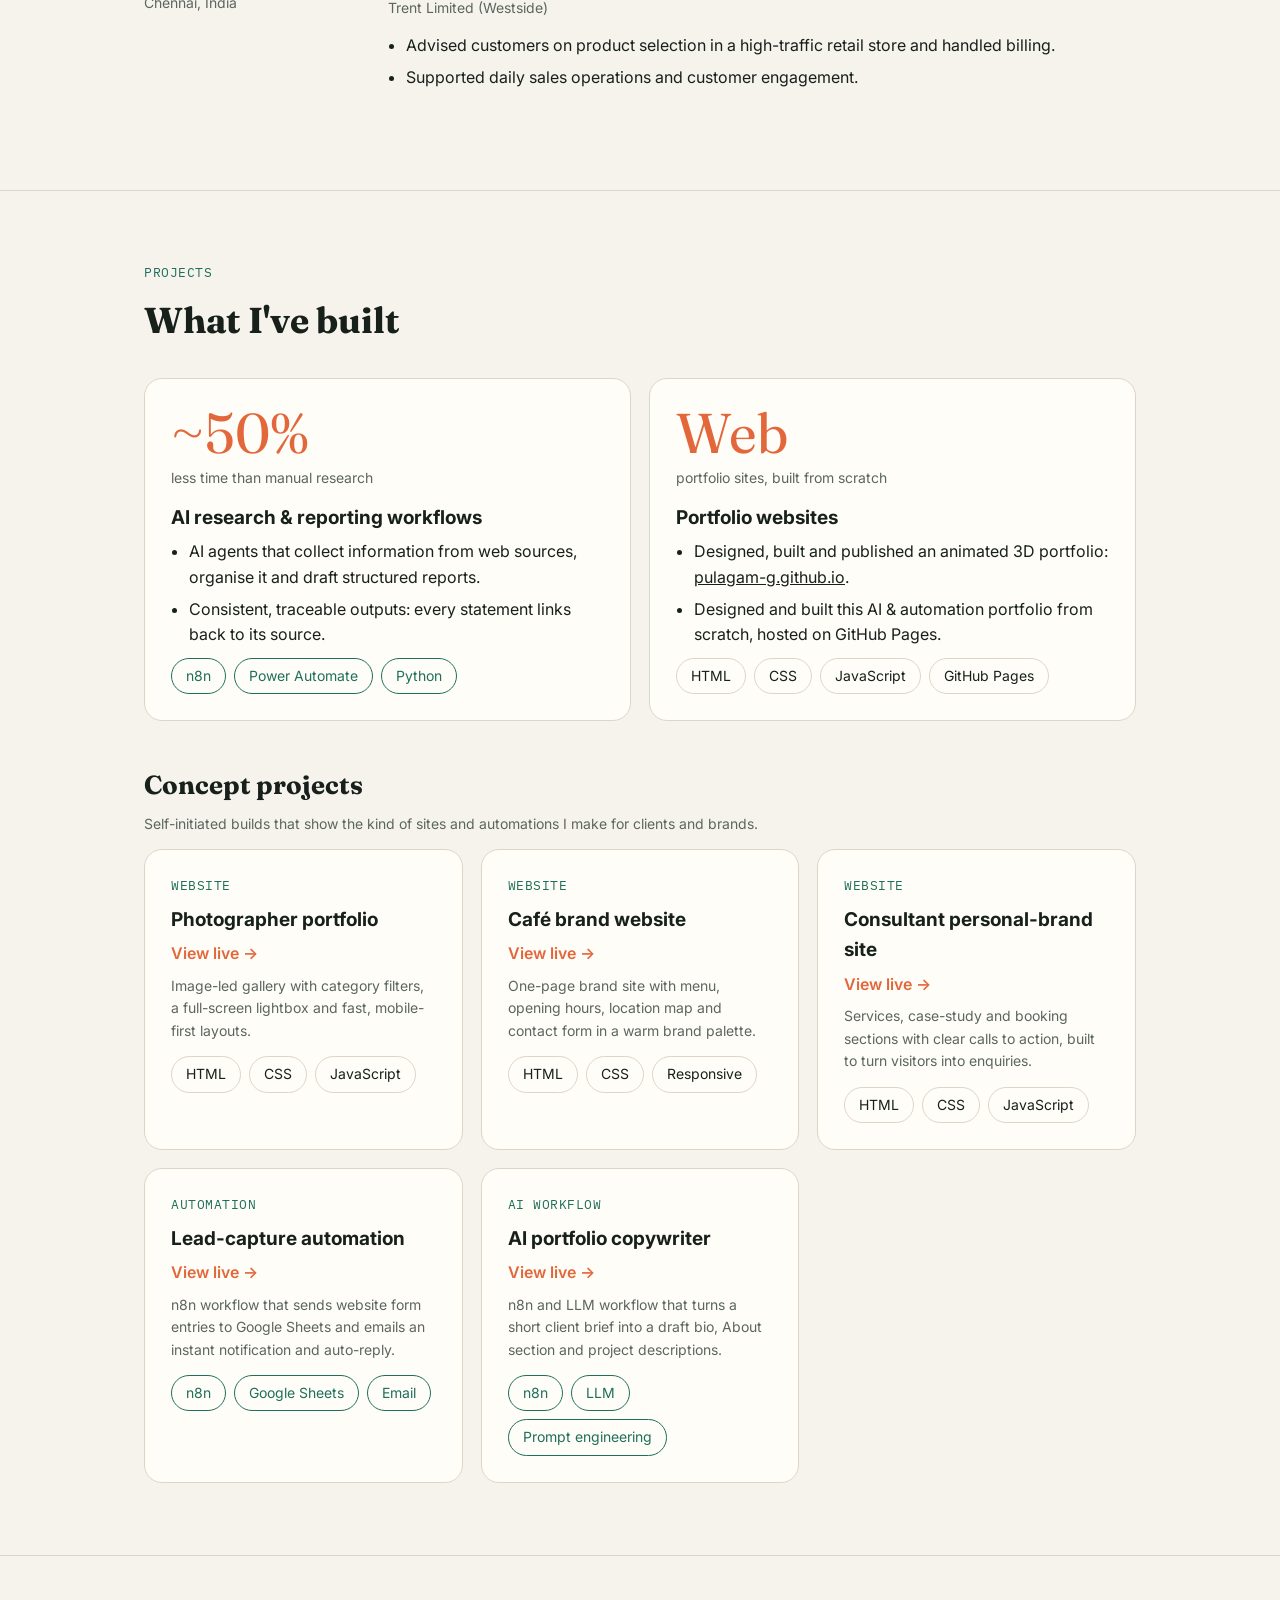
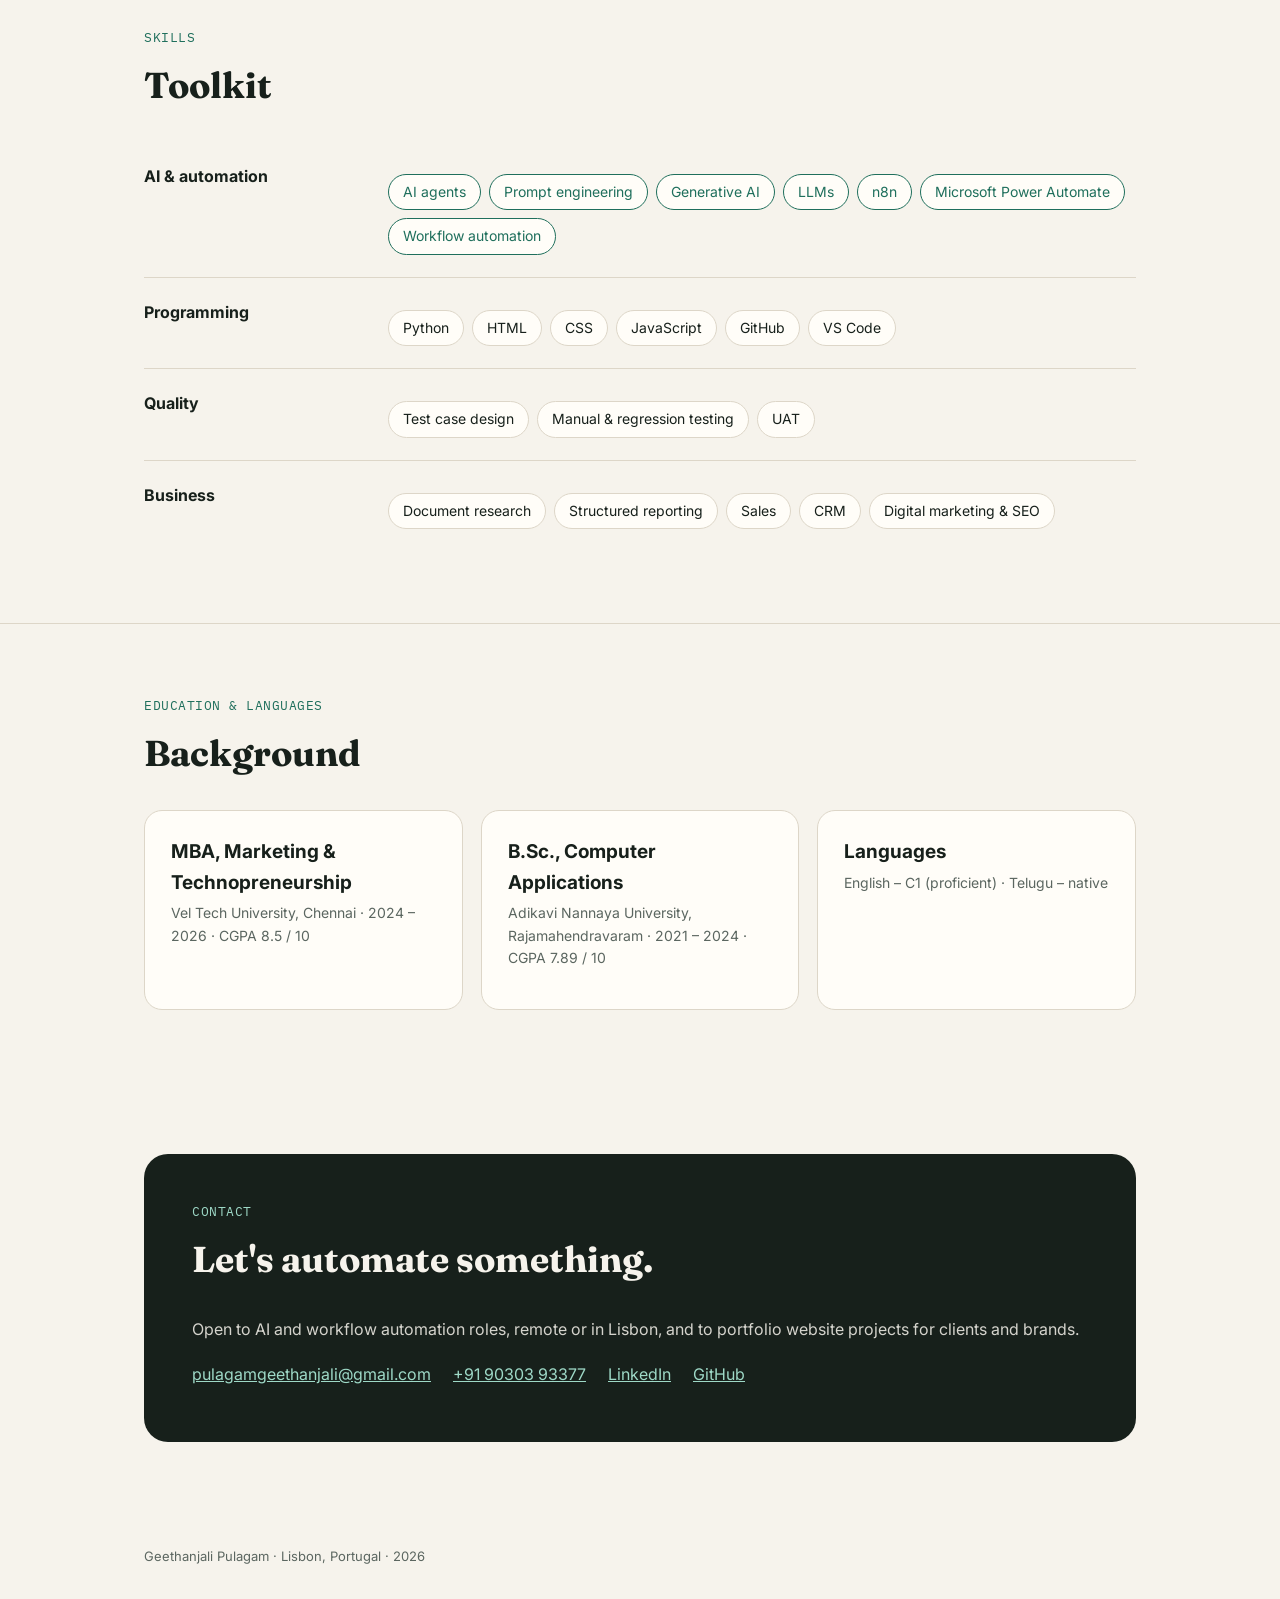
==== commit 04436ba5: "Update project links in index.html" ====
--- a/index.html
+++ b/index.html
@@ -92,11 +92,11 @@
   </div>
   <h3 style="margin:44px 0 6px;font-family:Fraunces,serif;font-size:26px">Concept projects</h3><p class="meta">Self-initiated builds that show the kind of sites and automations I make for clients and brands.</p>
   <div class="grid">
-    <div class="card"><div class="mono">Website</div><h3 style="margin-top:8px">Photographer portfolio</h3><p class="meta">Image-led gallery with category filters, a full-screen lightbox and fast, mobile-first layouts.</p><div class="chips"><span>HTML</span><span>CSS</span><span>JavaScript</span></div></div>
-    <div class="card"><div class="mono">Website</div><h3 style="margin-top:8px">Café brand website</h3><p class="meta">One-page brand site with menu, opening hours, location map and contact form in a warm brand palette.</p><div class="chips"><span>HTML</span><span>CSS</span><span>Responsive</span></div></div>
-    <div class="card"><div class="mono">Website</div><h3 style="margin-top:8px">Consultant personal-brand site</h3><p class="meta">Services, case-study and booking sections with clear calls to action, built to turn visitors into enquiries.</p><div class="chips"><span>HTML</span><span>CSS</span><span>JavaScript</span></div></div>
-    <div class="card"><div class="mono">Automation</div><h3 style="margin-top:8px">Lead-capture automation</h3><p class="meta">n8n workflow that sends website form entries to Google Sheets and emails an instant notification and auto-reply.</p><div class="chips hot"><span>n8n</span><span>Google Sheets</span><span>Email</span></div></div>
-    <div class="card"><div class="mono">AI workflow</div><h3 style="margin-top:8px">AI portfolio copywriter</h3><p class="meta">n8n and LLM workflow that turns a short client brief into a draft bio, About section and project descriptions.</p><div class="chips hot"><span>n8n</span><span>LLM</span><span>Prompt engineering</span></div></div>
+    <div class="card"><div class="mono">Website</div><h3 style="margin-top:8px">Photographer portfolio</h3><a href="projects/photographer/" target="_blank" rel="noopener" style="display:inline-block;margin:2px 0 8px;color:var(--accent2);font-weight:600;text-decoration:none">View live →</a><p class="meta">Image-led gallery with category filters, a full-screen lightbox and fast, mobile-first layouts.</p><div class="chips"><span>HTML</span><span>CSS</span><span>JavaScript</span></div></div>
+    <div class="card"><div class="mono">Website</div><h3 style="margin-top:8px">Café brand website</h3><a href="projects/cafe/" target="_blank" rel="noopener" style="display:inline-block;margin:2px 0 8px;color:var(--accent2);font-weight:600;text-decoration:none">View live →</a><p class="meta">One-page brand site with menu, opening hours, location map and contact form in a warm brand palette.</p><div class="chips"><span>HTML</span><span>CSS</span><span>Responsive</span></div></div>
+    <div class="card"><div class="mono">Website</div><h3 style="margin-top:8px">Consultant personal-brand site</h3><a href="projects/consultant/" target="_blank" rel="noopener" style="display:inline-block;margin:2px 0 8px;color:var(--accent2);font-weight:600;text-decoration:none">View live →</a><p class="meta">Services, case-study and booking sections with clear calls to action, built to turn visitors into enquiries.</p><div class="chips"><span>HTML</span><span>CSS</span><span>JavaScript</span></div></div>
+    <div class="card"><div class="mono">Automation</div><h3 style="margin-top:8px">Lead-capture automation</h3><a href="projects/lead-capture/" target="_blank" rel="noopener" style="display:inline-block;margin:2px 0 8px;color:var(--accent2);font-weight:600;text-decoration:none">View live →</a><p class="meta">n8n workflow that sends website form entries to Google Sheets and emails an instant notification and auto-reply.</p><div class="chips hot"><span>n8n</span><span>Google Sheets</span><span>Email</span></div></div>
+    <div class="card"><div class="mono">AI workflow</div><h3 style="margin-top:8px">AI portfolio copywriter</h3><a href="projects/ai-copywriter/" target="_blank" rel="noopener" style="display:inline-block;margin:2px 0 8px;color:var(--accent2);font-weight:600;text-decoration:none">View live →</a><p class="meta">n8n and LLM workflow that turns a short client brief into a draft bio, About section and project descriptions.</p><div class="chips hot"><span>n8n</span><span>LLM</span><span>Prompt engineering</span></div></div>
   </div>
 </div></section>
 
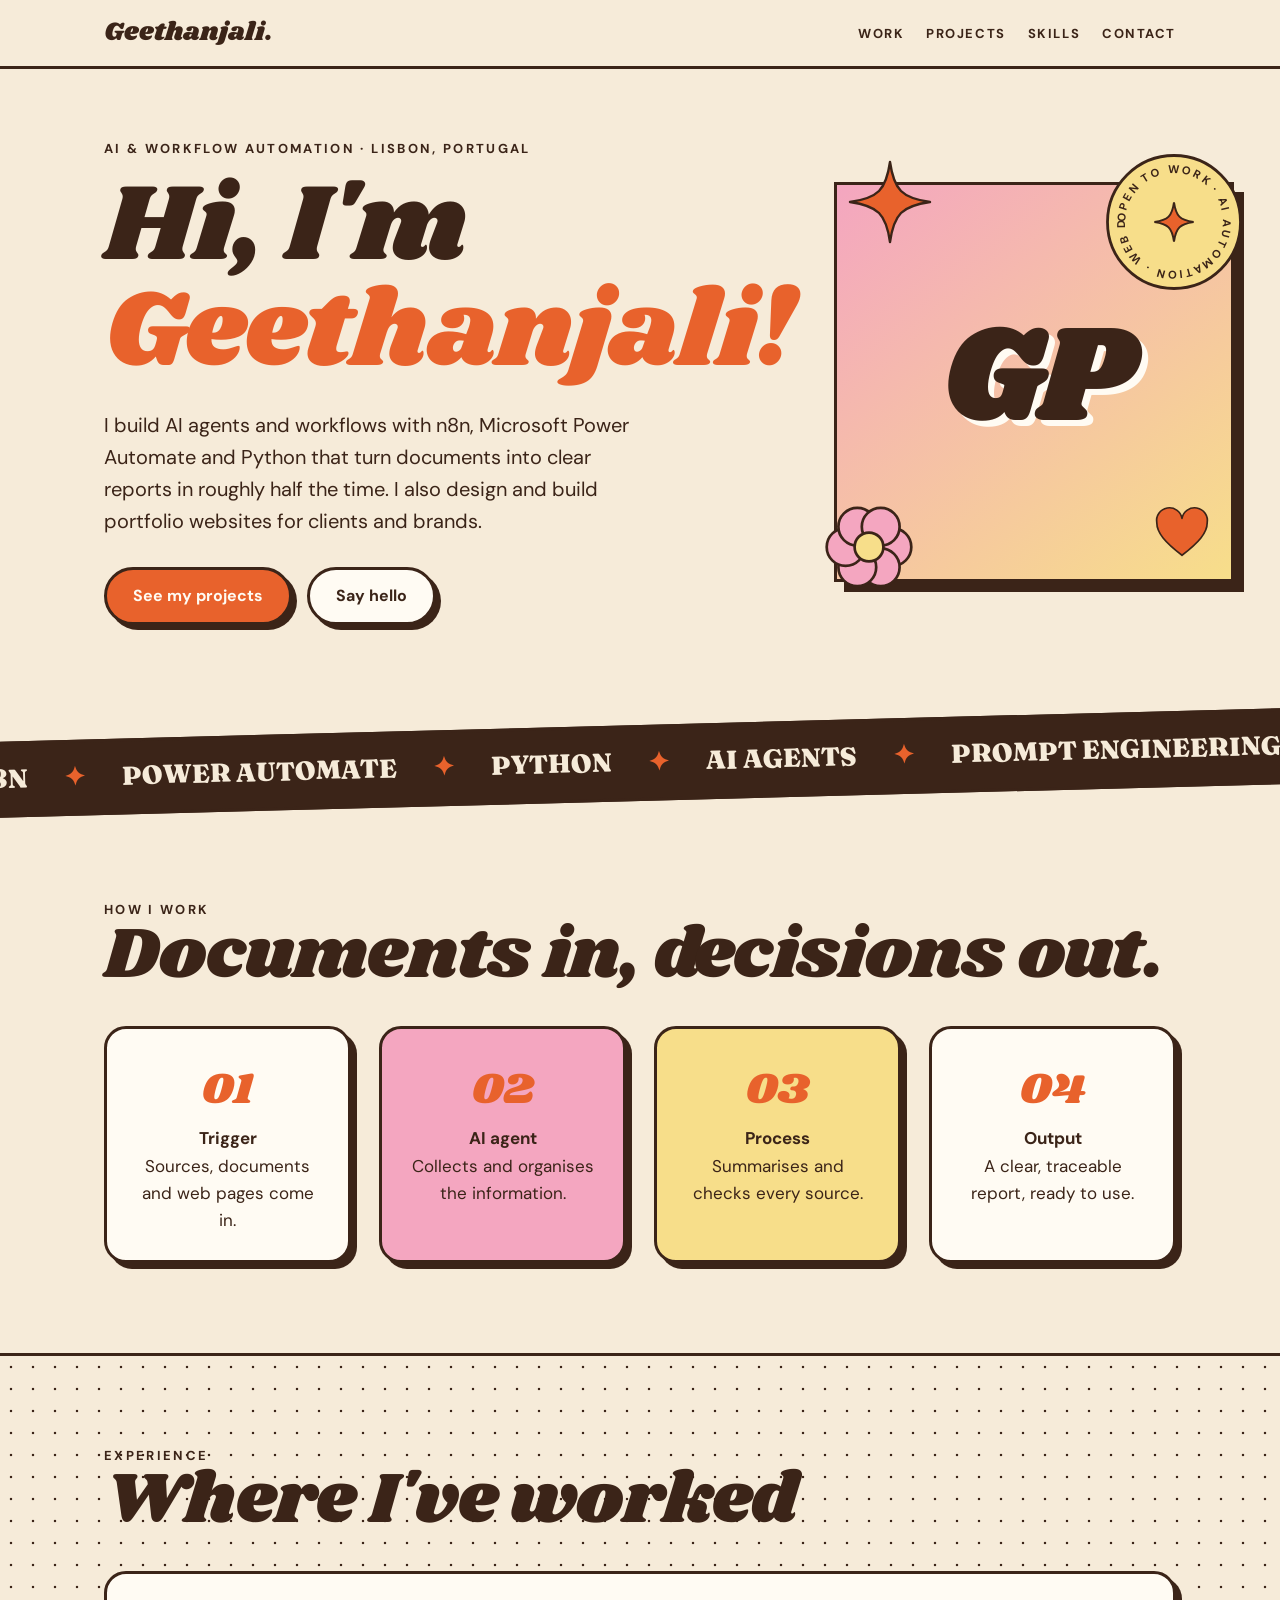
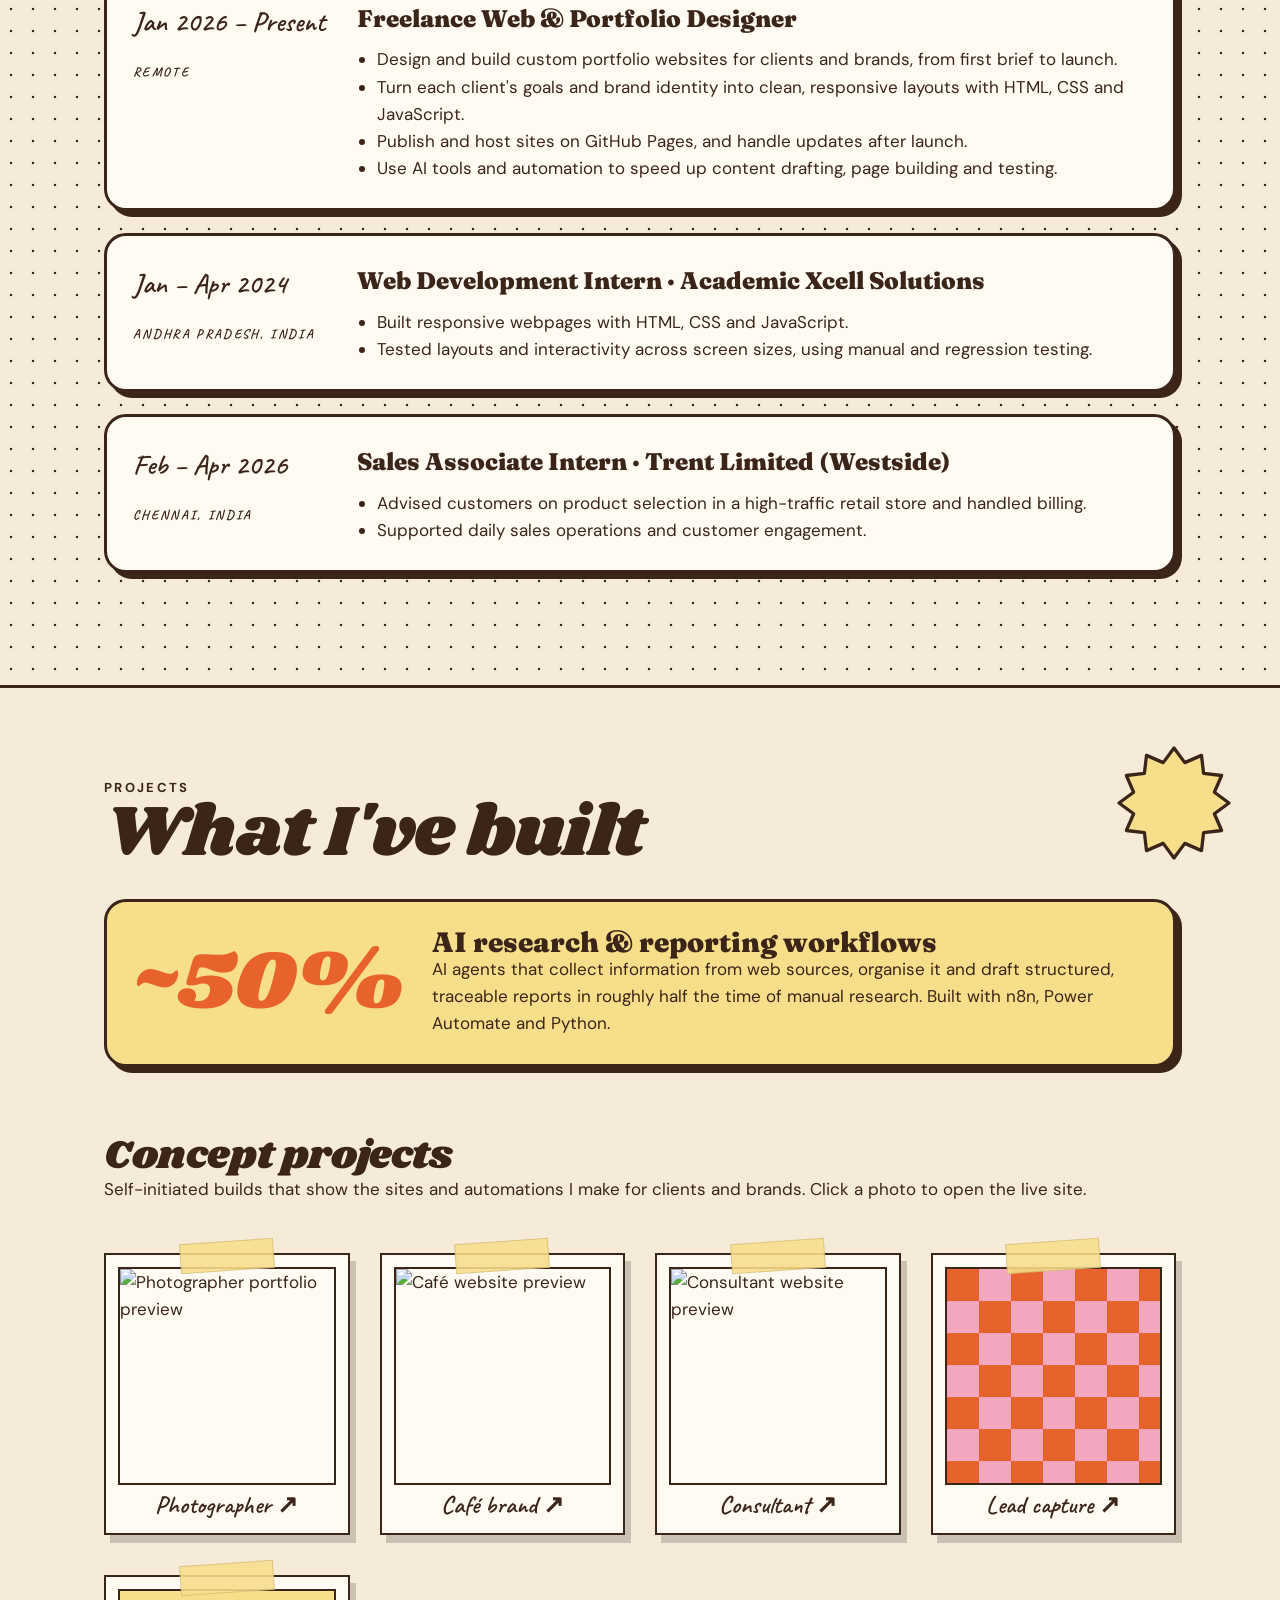
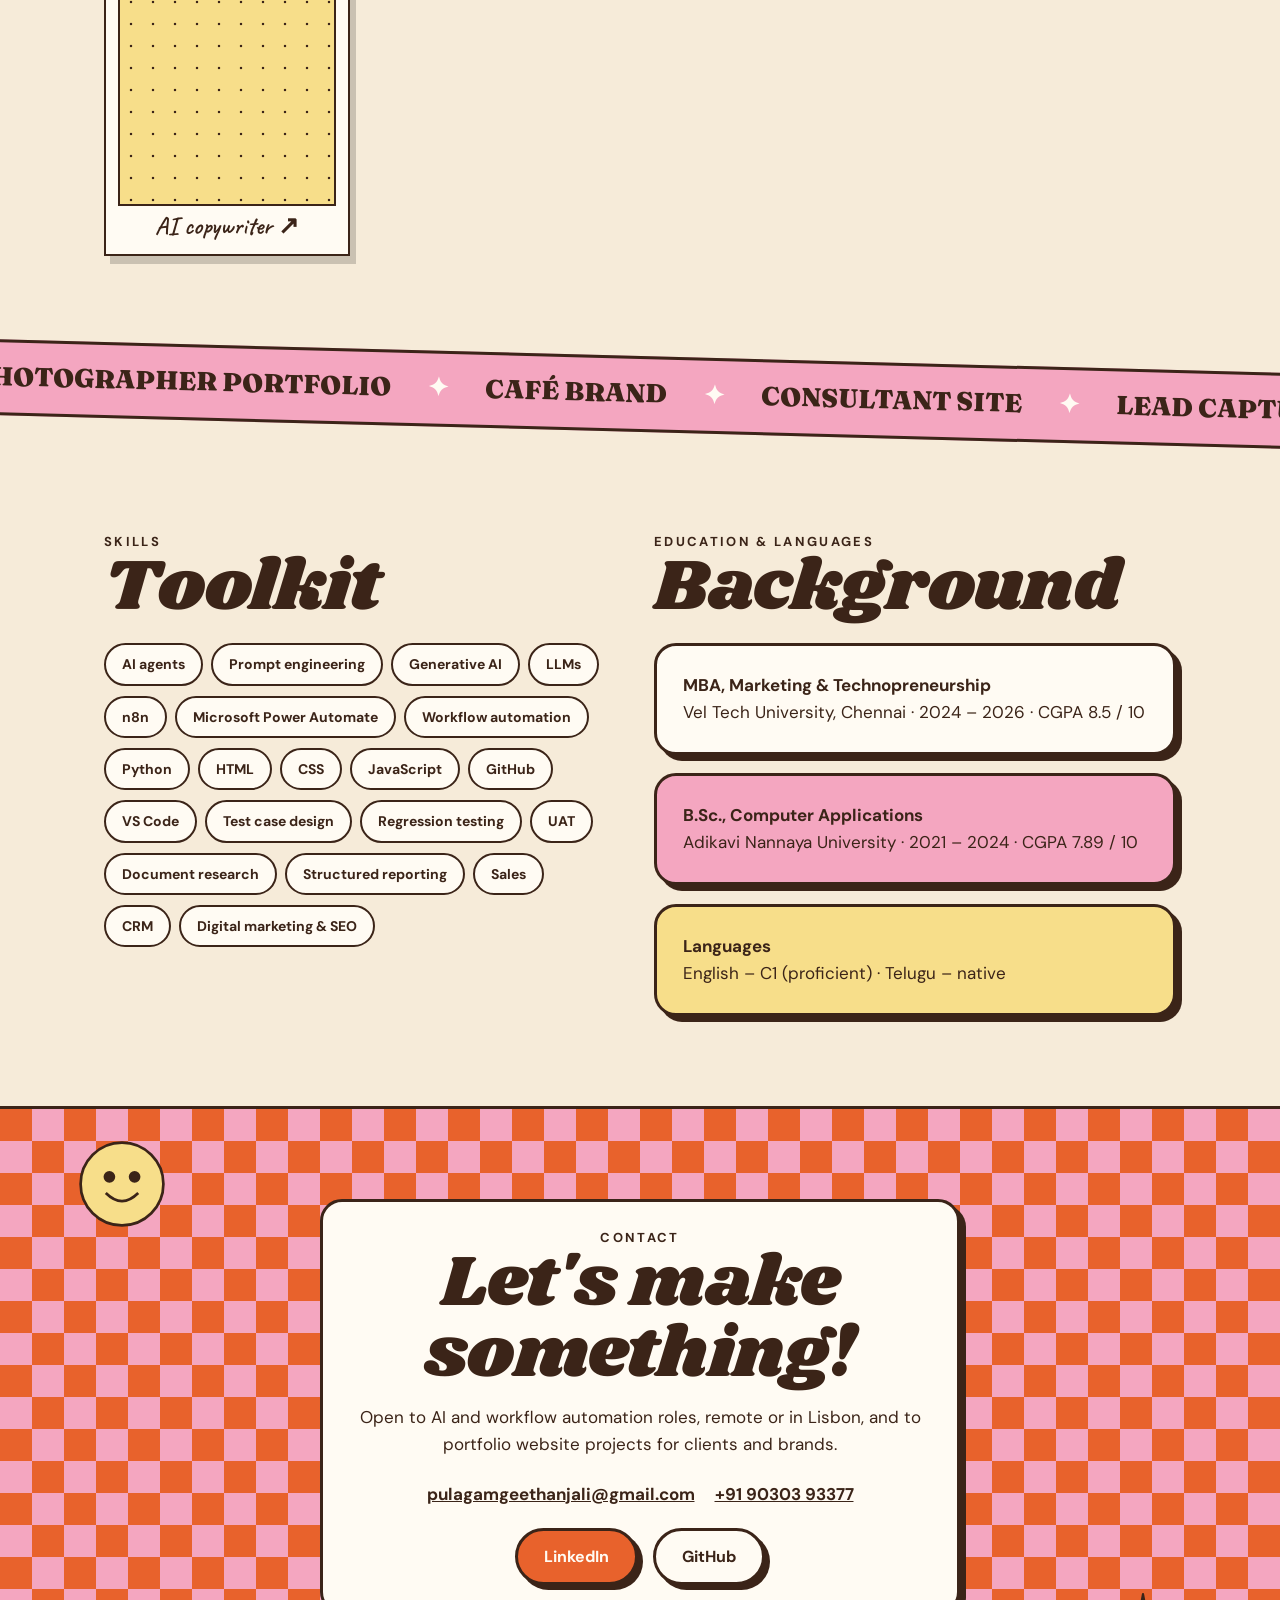
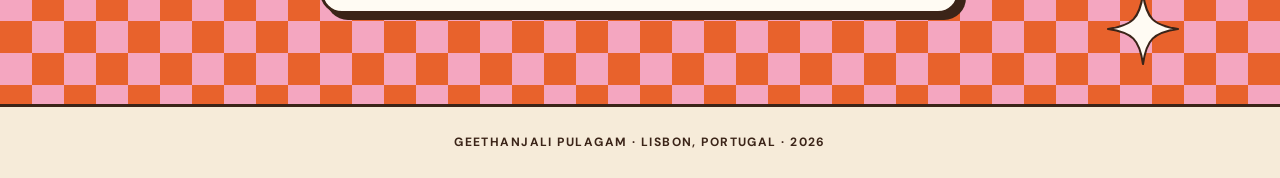
==== commit a15ffbb3: "Refactor index.html for SEO and layout improvements Updated title and meta description for clarity a" ====
--- a/index.html
+++ b/index.html
@@ -1,130 +1,107 @@
 <!doctype html>
 <html lang="en"><head><meta charset="utf-8"><meta name="viewport" content="width=device-width,initial-scale=1">
-<title>Geethanjali Pulagam – AI & Workflow Automation</title>
-<meta name="description" content="Geethanjali Pulagam – AI and workflow automation specialist (n8n, Microsoft Power Automate, Python) and freelance portfolio website designer for clients and brands. Based in Lisbon, Portugal.">
-<link rel="preconnect" href="https://fonts.googleapis.com">
-<link rel="stylesheet" href="https://fonts.googleapis.com/css2?family=Fraunces:opsz,wght@9..144,500;9..144,700&family=Inter:wght@400;500;600&family=IBM+Plex+Mono:wght@400;500&display=swap">
+<title>Geethanjali Pulagam – AI Workflow Automation & Portfolio Websites</title>
+<meta name="description" content="Geethanjali Pulagam – AI and workflow automation specialist (n8n, Microsoft Power Automate, Python) and freelance portfolio website designer for clients and brands. Lisbon, Portugal.">
+<link rel="stylesheet" href="projects/retro.css">
 <style>
-:root{--bg:#F6F3EC;--ink:#17201B;--soft:#5B6660;--line:#DDD6C8;--accent:#1F6F5C;--accent2:#E2683C;--card:#FFFDF8}
-*{box-sizing:border-box;margin:0;padding:0}
-html{scroll-behavior:smooth}
-body{background:var(--bg);color:var(--ink);font:16px/1.6 Inter,system-ui,sans-serif}
-a{color:inherit}
-.wrap{max-width:1040px;margin:0 auto;padding:0 24px}
-nav{position:sticky;top:0;background:rgba(246,243,236,.9);backdrop-filter:blur(8px);border-bottom:1px solid var(--line);z-index:5}
-nav .wrap{display:flex;justify-content:space-between;align-items:center;height:60px}
-nav b{font-family:Fraunces,serif;font-size:20px}
-nav ul{display:flex;gap:22px;list-style:none;font-size:14px}
-nav a{text-decoration:none;color:var(--soft)}nav a:hover{color:var(--accent)}
-.mono{font-family:"IBM Plex Mono",monospace;font-size:13px;letter-spacing:.04em;text-transform:uppercase;color:var(--accent)}
-header{padding:96px 0 72px}
-h1{font-family:Fraunces,serif;font-weight:700;font-size:clamp(44px,7vw,84px);line-height:1.02;letter-spacing:-.02em;margin:18px 0 22px}
-h1 em{font-style:normal;color:var(--accent)}
-.lead{font-size:20px;color:var(--soft);max-width:640px}
-.btns{display:flex;gap:12px;margin-top:32px;flex-wrap:wrap}
-.btn{padding:12px 20px;border-radius:999px;border:1px solid var(--ink);text-decoration:none;font-weight:500;font-size:15px}
-.btn.p{background:var(--ink);color:var(--bg)}
-.flow{display:flex;align-items:center;gap:0;margin-top:64px;flex-wrap:wrap}
-.node{background:var(--card);border:1px solid var(--line);border-radius:14px;padding:14px 18px;min-width:150px}
-.node small{display:block;font-family:"IBM Plex Mono",monospace;font-size:11px;color:var(--soft);text-transform:uppercase}
-.node span{font-weight:600}
-.arrow{flex:0 0 36px;height:2px;background:var(--accent);position:relative}
-.arrow:after{content:"";position:absolute;right:-1px;top:-4px;border-left:8px solid var(--accent);border-top:5px solid transparent;border-bottom:5px solid transparent}
-section{padding:72px 0;border-top:1px solid var(--line)}
-h2{font-family:Fraunces,serif;font-size:36px;margin:8px 0 28px}
-.grid{display:grid;grid-template-columns:repeat(auto-fit,minmax(280px,1fr));gap:18px}
-.card{background:var(--card);border:1px solid var(--line);border-radius:18px;padding:26px}
-.card h3{font-size:19px;margin-bottom:4px}
-.meta{font-size:14px;color:var(--soft);margin-bottom:14px}
-ul.l{padding-left:18px}ul.l li{margin:6px 0}
-.big{font-family:Fraunces,serif;font-size:56px;color:var(--accent2);line-height:1}
-.chips{display:flex;flex-wrap:wrap;gap:8px;margin-top:10px}
-.chips span{border:1px solid var(--line);background:var(--card);border-radius:999px;padding:6px 14px;font-size:14px}
-.chips.hot span{border-color:var(--accent);color:var(--accent)}
-.row{display:grid;grid-template-columns:220px 1fr;gap:24px;padding:22px 0;border-bottom:1px solid var(--line)}
-.row:last-child{border-bottom:0}
-.contact{background:var(--ink);color:var(--bg);border-radius:24px;padding:48px}
-.contact h2{color:var(--bg)}
-.contact a{display:inline-block;margin:6px 18px 6px 0;color:#9ED9C7}
-footer{padding:32px 0;font-size:13px;color:var(--soft)}
-@media(max-width:700px){nav ul{display:none}.row{grid-template-columns:1fr;gap:6px}.arrow{flex-basis:20px}.contact{padding:30px}}
-</style></head>
-<body>
-<nav><div class="wrap"><b>G. Pulagam</b><ul><li><a href="#work">Work</a></li><li><a href="#projects">Projects</a></li><li><a href="#skills">Skills</a></li><li><a href="#education">Education</a></li><li><a href="#contact">Contact</a></li></ul></div></nav>
+.hero{padding:70px 0 90px}
+.hgrid{display:grid;grid-template-columns:1.1fr .9fr;gap:40px;align-items:center}
+.hero h1{font-size:clamp(54px,8.5vw,112px)}
+.hero h1 span{color:var(--a1);display:block}
+.hero p{font-size:20px;max-width:540px;margin:22px 0 30px}
+.me{width:min(400px,80vw);aspect-ratio:1;margin:0 auto;display:grid;place-items:center;background:linear-gradient(140deg,var(--a2),var(--a3))}
+.me b{font-family:Shrikhand,serif;font-size:130px;color:var(--ink);text-shadow:6px 6px 0 var(--paper)}
+.flow .card{text-align:center}
+.flow .card .num{font-family:Shrikhand,serif;font-size:44px;color:var(--a1)}
+.job{display:grid;grid-template-columns:200px 1fr;gap:24px;margin-bottom:22px}
+.job .when{font-family:Caveat,cursive;font-size:28px;font-weight:600}
+.job h3{font-family:Fraunces,serif;font-weight:900;font-size:24px}
+.job ul{padding-left:20px;margin-top:8px}
+.feat{display:grid;grid-template-columns:auto 1fr;gap:26px;align-items:center;background:var(--a3)}
+.feat .big{font-family:Shrikhand,serif;font-size:84px;color:var(--a1);line-height:1}
+.pols{display:grid;grid-template-columns:repeat(auto-fit,minmax(200px,1fr));gap:40px 30px;margin-top:50px}
+.pols .polaroid:nth-child(2n){--rot:3deg}.pols .polaroid:nth-child(3n){--rot:-1.5deg}
+.pols .desc{font-size:14px;margin-top:14px;text-align:center}
+h2.display{font-size:clamp(42px,6vw,72px);margin-bottom:14px}
+.contact{color:var(--ink)}
+.contact .card{max-width:640px;margin:0 auto;text-align:center}
+.contact a.link{display:inline-block;margin:6px 10px;font-weight:700}
+@media(max-width:820px){.hgrid,.job,.feat{grid-template-columns:1fr}}
+</style></head><body>
+<nav class="top"><div class="wrap"><a class="logo" href="#">Geethanjali.</a><div class="links"><a href="#work">Work</a><a href="#projects">Projects</a><a href="#skills">Skills</a><a href="#contact">Contact</a></div></div></nav>
 
-<header><div class="wrap">
-  <div class="mono">AI &amp; workflow automation · Lisbon, Portugal</div>
-  <h1>I build AI workflows that turn <em>documents into decisions.</em></h1>
-  <p class="lead">Automation specialist working with n8n, Microsoft Power Automate and Python. My AI agents collect information, organise it and draft structured reports in roughly half the time of manual work. I also design and build portfolio websites for clients and brands.</p>
-  <div class="btns"><a class="btn p" href="#contact">Get in touch</a><a class="btn" href="#projects">See projects</a></div>
-  <div class="flow">
-    <div class="node"><small>Trigger</small><span>Sources &amp; documents</span></div><div class="arrow"></div>
-    <div class="node"><small>AI agent</small><span>Collect &amp; organise</span></div><div class="arrow"></div>
-    <div class="node"><small>Process</small><span>Summarise &amp; verify</span></div><div class="arrow"></div>
-    <div class="node"><small>Output</small><span>Traceable report</span></div>
+<header class="hero"><div class="wrap hgrid">
+  <div>
+    <div class="eyebrow">AI &amp; workflow automation · Lisbon, Portugal</div>
+    <h1 class="display" style="margin-top:14px">Hi, I'm <span>Geethanjali!</span></h1>
+    <p>I build AI agents and workflows with n8n, Microsoft Power Automate and Python that turn documents into clear reports in roughly half the time. I also design and build portfolio websites for clients and brands.</p>
+    <a class="btn" href="#projects">See my projects</a> &nbsp; <a class="btn alt" href="#contact">Say hello</a>
+  </div>
+  <div style="position:relative">
+    <div class="blob me tilt" data-tilt="14"><b>GP</b></div>
+    <div class="sticker" data-sticker="star" style="--s:80px;top:-20px;left:4%" data-depth="30"></div>
+    <div class="sticker" data-sticker="flower" data-color="var(--a2)" style="--s:90px;bottom:-10px;left:-10px;--d:-2s" data-depth="-25"></div>
+    <div class="badge" data-badge="open to work · AI automation · web design · " style="top:-30px;right:-10px"></div>
+    <div class="sticker nospin" data-sticker="heart" data-color="var(--a1)" style="--s:56px;bottom:20px;right:6%;--d:-1s" data-depth="40"></div>
   </div>
 </div></header>
 
-<section id="work"><div class="wrap">
-  <div class="mono">Experience</div><h2>Where I've worked</h2>
-  <div class="row"><div><b>Jan 2026 – Present</b><div class="meta">Remote</div></div><div>
-    <h3>Freelance Web &amp; Portfolio Designer</h3><div class="meta">Independent</div>
-    <ul class="l"><li>Design and build custom portfolio websites for clients and brands, from first brief to launch.</li><li>Turn each client's goals and brand identity into clean, responsive layouts with HTML, CSS and JavaScript.</li><li>Publish and host sites on GitHub Pages, and handle updates and content changes after launch.</li><li>Use AI tools and automation to speed up content drafting, page building and testing.</li></ul></div></div>
-  <div class="row"><div><b>Jan 2024 – Apr 2024</b><div class="meta">Andhra Pradesh, India</div></div><div>
-    <h3>Web Development Intern</h3><div class="meta">Academic Xcell Solutions</div>
-    <ul class="l"><li>Built responsive webpages with HTML, CSS and JavaScript.</li><li>Tested layouts and interactivity across screen sizes before delivery, using manual and regression testing.</li></ul></div></div>
-  <div class="row"><div><b>Feb 2026 – Apr 2026</b><div class="meta">Chennai, India</div></div><div>
-    <h3>Sales Associate Intern</h3><div class="meta">Trent Limited (Westside)</div>
-    <ul class="l"><li>Advised customers on product selection in a high-traffic retail store and handled billing.</li><li>Supported daily sales operations and customer engagement.</li></ul></div></div>
+<div class="marquee" data-marquee="n8n|Power Automate|Python|AI agents|Prompt engineering|Portfolio websites|Generative AI"></div>
+
+<section class="flow"><div class="wrap">
+  <div class="eyebrow">How I work</div><h2 class="display">Documents in, decisions out.</h2>
+  <div class="grid g3" style="margin-top:34px">
+    <div class="card tilt reveal"><div class="num">01</div><b>Trigger</b><p>Sources, documents and web pages come in.</p></div>
+    <div class="card tilt reveal" style="background:var(--a2)"><div class="num">02</div><b>AI agent</b><p>Collects and organises the information.</p></div>
+    <div class="card tilt reveal" style="background:var(--a3)"><div class="num">03</div><b>Process</b><p>Summarises and checks every source.</p></div>
+    <div class="card tilt reveal"><div class="num">04</div><b>Output</b><p>A clear, traceable report, ready to use.</p></div>
+  </div>
+</div></section>
+
+<section id="work" class="dots" style="border-block:3px solid var(--ink)"><div class="wrap">
+  <div class="eyebrow">Experience</div><h2 class="display">Where I've worked</h2>
+  <div style="margin-top:34px">
+    <div class="job card reveal"><div class="when">Jan 2026 – Present<br><small class="eyebrow">Remote</small></div><div><h3>Freelance Web &amp; Portfolio Designer</h3><ul><li>Design and build custom portfolio websites for clients and brands, from first brief to launch.</li><li>Turn each client's goals and brand identity into clean, responsive layouts with HTML, CSS and JavaScript.</li><li>Publish and host sites on GitHub Pages, and handle updates after launch.</li><li>Use AI tools and automation to speed up content drafting, page building and testing.</li></ul></div></div>
+    <div class="job card reveal"><div class="when">Jan – Apr 2024<br><small class="eyebrow">Andhra Pradesh, India</small></div><div><h3>Web Development Intern · Academic Xcell Solutions</h3><ul><li>Built responsive webpages with HTML, CSS and JavaScript.</li><li>Tested layouts and interactivity across screen sizes, using manual and regression testing.</li></ul></div></div>
+    <div class="job card reveal"><div class="when">Feb – Apr 2026<br><small class="eyebrow">Chennai, India</small></div><div><h3>Sales Associate Intern · Trent Limited (Westside)</h3><ul><li>Advised customers on product selection in a high-traffic retail store and handled billing.</li><li>Supported daily sales operations and customer engagement.</li></ul></div></div>
+  </div>
 </div></section>
 
 <section id="projects"><div class="wrap">
-  <div class="mono">Projects</div><h2>What I've built</h2>
-  <div class="grid">
-    <div class="card"><div class="big">~50%</div><p class="meta" style="margin-top:6px">less time than manual research</p>
-      <h3>AI research &amp; reporting workflows</h3>
-      <ul class="l"><li>AI agents that collect information from web sources, organise it and draft structured reports.</li><li>Consistent, traceable outputs: every statement links back to its source.</li></ul>
-      <div class="chips hot"><span>n8n</span><span>Power Automate</span><span>Python</span></div></div>
-    <div class="card"><div class="big">Web</div><p class="meta" style="margin-top:6px">portfolio sites, built from scratch</p>
-      <h3>Portfolio websites</h3>
-      <ul class="l"><li>Designed, built and published an animated 3D portfolio: <a href="https://pulagam-g.github.io">pulagam-g.github.io</a>.</li><li>Designed and built this AI &amp; automation portfolio from scratch, hosted on GitHub Pages.</li></ul>
-      <div class="chips"><span>HTML</span><span>CSS</span><span>JavaScript</span><span>GitHub Pages</span></div></div>
+  <div class="eyebrow">Projects</div><h2 class="display">What I've built</h2>
+  <div class="card feat tilt reveal" data-tilt="6" style="margin-top:30px"><div class="big">~50%</div><div><h3 class="serif" style="font-size:28px">AI research &amp; reporting workflows</h3><p>AI agents that collect information from web sources, organise it and draft structured, traceable reports in roughly half the time of manual research. Built with n8n, Power Automate and Python.</p></div></div>
+  <h3 class="display" style="font-size:40px;margin-top:70px">Concept projects</h3><p>Self-initiated builds that show the sites and automations I make for clients and brands. Click a photo to open the live site.</p>
+  <div class="pols">
+    <a class="polaroid reveal" href="projects/photographer/" target="_blank" rel="noopener" style="--rot:-4deg"><img src="https://picsum.photos/seed/ines12/500/500" alt="Photographer portfolio preview"><span class="cap">Photographer ↗</span></a>
+    <a class="polaroid reveal" href="projects/cafe/" target="_blank" rel="noopener"><img src="https://picsum.photos/seed/graocafe/500/500" alt="Café website preview"><span class="cap">Café brand ↗</span></a>
+    <a class="polaroid reveal" href="projects/consultant/" target="_blank" rel="noopener"><img src="https://picsum.photos/seed/consult7/500/500" alt="Consultant website preview"><span class="cap">Consultant ↗</span></a>
+    <a class="polaroid reveal" href="projects/lead-capture/" target="_blank" rel="noopener" style="--rot:2deg"><div class="ph checker"></div><span class="cap">Lead capture ↗</span></a>
+    <a class="polaroid reveal" href="projects/ai-copywriter/" target="_blank" rel="noopener" style="--rot:-2deg"><div class="ph dots" style="background-color:var(--a3)"></div><span class="cap">AI copywriter ↗</span></a>
   </div>
-  <h3 style="margin:44px 0 6px;font-family:Fraunces,serif;font-size:26px">Concept projects</h3><p class="meta">Self-initiated builds that show the kind of sites and automations I make for clients and brands.</p>
-  <div class="grid">
-    <div class="card"><div class="mono">Website</div><h3 style="margin-top:8px">Photographer portfolio</h3><a href="projects/photographer/" target="_blank" rel="noopener" style="display:inline-block;margin:2px 0 8px;color:var(--accent2);font-weight:600;text-decoration:none">View live →</a><p class="meta">Image-led gallery with category filters, a full-screen lightbox and fast, mobile-first layouts.</p><div class="chips"><span>HTML</span><span>CSS</span><span>JavaScript</span></div></div>
-    <div class="card"><div class="mono">Website</div><h3 style="margin-top:8px">Café brand website</h3><a href="projects/cafe/" target="_blank" rel="noopener" style="display:inline-block;margin:2px 0 8px;color:var(--accent2);font-weight:600;text-decoration:none">View live →</a><p class="meta">One-page brand site with menu, opening hours, location map and contact form in a warm brand palette.</p><div class="chips"><span>HTML</span><span>CSS</span><span>Responsive</span></div></div>
-    <div class="card"><div class="mono">Website</div><h3 style="margin-top:8px">Consultant personal-brand site</h3><a href="projects/consultant/" target="_blank" rel="noopener" style="display:inline-block;margin:2px 0 8px;color:var(--accent2);font-weight:600;text-decoration:none">View live →</a><p class="meta">Services, case-study and booking sections with clear calls to action, built to turn visitors into enquiries.</p><div class="chips"><span>HTML</span><span>CSS</span><span>JavaScript</span></div></div>
-    <div class="card"><div class="mono">Automation</div><h3 style="margin-top:8px">Lead-capture automation</h3><a href="projects/lead-capture/" target="_blank" rel="noopener" style="display:inline-block;margin:2px 0 8px;color:var(--accent2);font-weight:600;text-decoration:none">View live →</a><p class="meta">n8n workflow that sends website form entries to Google Sheets and emails an instant notification and auto-reply.</p><div class="chips hot"><span>n8n</span><span>Google Sheets</span><span>Email</span></div></div>
-    <div class="card"><div class="mono">AI workflow</div><h3 style="margin-top:8px">AI portfolio copywriter</h3><a href="projects/ai-copywriter/" target="_blank" rel="noopener" style="display:inline-block;margin:2px 0 8px;color:var(--accent2);font-weight:600;text-decoration:none">View live →</a><p class="meta">n8n and LLM workflow that turns a short client brief into a draft bio, About section and project descriptions.</p><div class="chips hot"><span>n8n</span><span>LLM</span><span>Prompt engineering</span></div></div>
-  </div>
+</div>
+<div class="sticker" data-sticker="burst" data-color="var(--a3)" style="--s:110px;top:60px;right:4%" data-depth="20"></div>
+</section>
+
+<div class="marquee alt" data-marquee="Photographer portfolio|Café brand|Consultant site|Lead capture|AI copywriter"></div>
+
+<section id="skills"><div class="wrap grid g2">
+  <div class="reveal"><div class="eyebrow">Skills</div><h2 class="display">Toolkit</h2>
+    <div style="margin-top:20px"><span class="chip">AI agents</span><span class="chip">Prompt engineering</span><span class="chip">Generative AI</span><span class="chip">LLMs</span><span class="chip">n8n</span><span class="chip">Microsoft Power Automate</span><span class="chip">Workflow automation</span><span class="chip">Python</span><span class="chip">HTML</span><span class="chip">CSS</span><span class="chip">JavaScript</span><span class="chip">GitHub</span><span class="chip">VS Code</span><span class="chip">Test case design</span><span class="chip">Regression testing</span><span class="chip">UAT</span><span class="chip">Document research</span><span class="chip">Structured reporting</span><span class="chip">Sales</span><span class="chip">CRM</span><span class="chip">Digital marketing &amp; SEO</span></div></div>
+  <div class="reveal"><div class="eyebrow">Education &amp; languages</div><h2 class="display">Background</h2>
+    <div class="card tilt" style="margin-top:20px"><b>MBA, Marketing &amp; Technopreneurship</b><p>Vel Tech University, Chennai · 2024 – 2026 · CGPA 8.5 / 10</p></div>
+    <div class="card tilt" style="margin-top:18px;background:var(--a2)"><b>B.Sc., Computer Applications</b><p>Adikavi Nannaya University · 2021 – 2024 · CGPA 7.89 / 10</p></div>
+    <div class="card tilt" style="margin-top:18px;background:var(--a3)"><b>Languages</b><p>English – C1 (proficient) · Telugu – native</p></div></div>
 </div></section>
 
-<section id="skills"><div class="wrap">
-  <div class="mono">Skills</div><h2>Toolkit</h2>
-  <div class="row"><b>AI &amp; automation</b><div class="chips hot"><span>AI agents</span><span>Prompt engineering</span><span>Generative AI</span><span>LLMs</span><span>n8n</span><span>Microsoft Power Automate</span><span>Workflow automation</span></div></div>
-  <div class="row"><b>Programming</b><div class="chips"><span>Python</span><span>HTML</span><span>CSS</span><span>JavaScript</span><span>GitHub</span><span>VS Code</span></div></div>
-  <div class="row"><b>Quality</b><div class="chips"><span>Test case design</span><span>Manual &amp; regression testing</span><span>UAT</span></div></div>
-  <div class="row"><b>Business</b><div class="chips"><span>Document research</span><span>Structured reporting</span><span>Sales</span><span>CRM</span><span>Digital marketing &amp; SEO</span></div></div>
-</div></section>
-
-<section id="education"><div class="wrap">
-  <div class="mono">Education &amp; languages</div><h2>Background</h2>
-  <div class="grid">
-    <div class="card"><h3>MBA, Marketing &amp; Technopreneurship</h3><div class="meta">Vel Tech University, Chennai · 2024 – 2026 · CGPA 8.5 / 10</div></div>
-    <div class="card"><h3>B.Sc., Computer Applications</h3><div class="meta">Adikavi Nannaya University, Rajamahendravaram · 2021 – 2024 · CGPA 7.89 / 10</div></div>
-    <div class="card"><h3>Languages</h3><div class="meta">English – C1 (proficient) · Telugu – native</div></div>
-  </div>
-</div></section>
-
-<section id="contact" style="border-top:0"><div class="wrap"><div class="contact">
-  <div class="mono" style="color:#9ED9C7">Contact</div><h2>Let's automate something.</h2>
-  <p style="margin-bottom:14px;opacity:.85">Open to AI and workflow automation roles, remote or in Lisbon, and to portfolio website projects for clients and brands.</p>
-  <a href="mailto:pulagamgeethanjali@gmail.com">pulagamgeethanjali@gmail.com</a>
-  <a href="tel:+919030393377">+91 90303 93377</a>
-  <a href="https://www.linkedin.com/in/geethanjali-pulagam" target="_blank" rel="noopener">LinkedIn</a>
-  <a href="https://github.com/pulagam-g" target="_blank" rel="noopener">GitHub</a>
-</div></div></section>
-
-<footer><div class="wrap">Geethanjali Pulagam · Lisbon, Portugal · 2026</div></footer>
+<section id="contact" class="checker contact" style="border-top:3px solid var(--ink)"><div class="wrap">
+  <div class="card reveal"><div class="eyebrow">Contact</div><h2 class="display">Let's make something!</h2>
+  <p>Open to AI and workflow automation roles, remote or in Lisbon, and to portfolio website projects for clients and brands.</p>
+  <p style="margin-top:16px"><a class="link" href="mailto:pulagamgeethanjali@gmail.com">pulagamgeethanjali@gmail.com</a><a class="link" href="tel:+919030393377">+91 90303 93377</a></p>
+  <p style="margin-top:14px"><a class="btn" href="https://www.linkedin.com/in/geethanjali-pulagam" target="_blank" rel="noopener">LinkedIn</a> &nbsp; <a class="btn alt" href="https://github.com/pulagam-g" target="_blank" rel="noopener">GitHub</a></p></div>
+</div>
+<div class="sticker" data-sticker="smile" data-color="var(--a3)" style="--s:90px;top:30px;left:6%"></div>
+<div class="sticker" data-sticker="star" data-color="var(--paper)" style="--s:70px;bottom:40px;right:8%;--d:-3s"></div>
+</section>
+<footer class="foot">Geethanjali Pulagam · Lisbon, Portugal · 2026</footer>
+<script src="projects/retro.js"></script>
 </body></html>
--- a/projects/retro.css
+++ b/projects/retro.css
@@ -0,0 +1,67 @@
+@import url("https://fonts.googleapis.com/css2?family=Shrikhand&family=Fraunces:opsz,wght@9..144,600;9..144,900&family=DM+Sans:wght@400;500;700&family=Caveat:wght@600&display=swap");
+/* Retro playful kit: shared styles for the portfolio and concept sites */
+:root{--bg:#F6EBD9;--ink:#3B2418;--a1:#E8622C;--a2:#F4A6C0;--a3:#F7DE8A;--paper:#FFFBF3}
+*{box-sizing:border-box;margin:0;padding:0}
+html{scroll-behavior:smooth}
+body{background:var(--bg);color:var(--ink);font:17px/1.6 "DM Sans",sans-serif;overflow-x:hidden}
+a{color:inherit}
+img{display:block;max-width:100%}
+.wrap{max-width:1120px;margin:0 auto;padding:0 24px;position:relative}
+.display{font-family:Shrikhand,serif;font-weight:400;line-height:.98;letter-spacing:-.01em}
+.serif{font-family:Fraunces,serif;font-weight:900;line-height:1}
+.hand{font-family:Caveat,cursive;font-weight:600}
+.eyebrow{font-weight:700;font-size:13px;letter-spacing:.18em;text-transform:uppercase}
+nav.top{position:sticky;top:0;z-index:20;background:var(--bg);border-bottom:3px solid var(--ink)}
+nav.top .wrap{display:flex;justify-content:space-between;align-items:center;height:66px}
+nav.top .logo{font-family:Shrikhand,serif;font-size:26px;text-decoration:none}
+nav.top .links a{margin-left:22px;text-decoration:none;font-weight:700;font-size:13px;letter-spacing:.12em;text-transform:uppercase}
+nav.top .links a:hover{color:var(--a1)}
+.btn{display:inline-block;padding:13px 26px;border:3px solid var(--ink);border-radius:999px;background:var(--a1);color:var(--paper);font-weight:700;text-decoration:none;box-shadow:5px 5px 0 var(--ink);transition:transform .15s,box-shadow .15s;cursor:pointer;font-family:inherit;font-size:16px}
+.btn:hover{transform:translate(-2px,-2px);box-shadow:7px 7px 0 var(--ink)}
+.btn:active{transform:translate(4px,4px);box-shadow:1px 1px 0 var(--ink)}
+.btn.alt{background:var(--paper);color:var(--ink)}
+.btn.sm{padding:8px 18px;font-size:14px;box-shadow:3px 3px 0 var(--ink)}
+.btn.on{background:var(--ink);color:var(--bg)}
+section{padding:90px 0;position:relative}
+.marquee{background:var(--ink);color:var(--bg);overflow:hidden;border-block:3px solid var(--ink);transform:rotate(-1.5deg);margin:10px -30px;position:relative;z-index:3}
+.marquee.alt{background:var(--a2);color:var(--ink);transform:rotate(1.5deg)}
+.marquee>div{display:flex;gap:36px;width:max-content;padding:14px 0;animation:mq 24s linear infinite;font-family:Fraunces,serif;font-weight:900;font-size:26px;text-transform:uppercase;white-space:nowrap}
+.marquee.alt>div{animation-direction:reverse}
+.marquee span.sep{color:var(--a1)}
+.marquee.alt span.sep{color:var(--paper)}
+@keyframes mq{to{transform:translateX(-50%)}}
+.sticker{position:absolute;width:var(--s,70px);height:var(--s,70px);pointer-events:none;z-index:6;animation:float 6s ease-in-out infinite;animation-delay:var(--d,0s)}
+.sticker svg{width:100%;height:100%;animation:spin 18s linear infinite;overflow:visible}
+.sticker.nospin svg{animation:wobble 3s ease-in-out infinite}
+@keyframes float{50%{translate:0 -16px}}
+@keyframes spin{to{rotate:360deg}}
+@keyframes wobble{50%{rotate:12deg;scale:1.08}}
+.blob{border:3px solid var(--ink);overflow:hidden;animation:blob 12s ease-in-out infinite;background:var(--a2);box-shadow:10px 10px 0 var(--ink)}
+.blob img{width:100%;height:100%;object-fit:cover}
+@keyframes blob{0%,100%{border-radius:58% 42% 55% 45%/48% 60% 40% 52%}33%{border-radius:40% 60% 38% 62%/62% 38% 60% 40%}66%{border-radius:62% 38% 50% 50%/40% 52% 48% 60%}}
+.polaroid{background:var(--paper);padding:12px 12px 48px;border:2px solid var(--ink);box-shadow:6px 8px 0 rgba(0,0,0,.18);position:relative;transform:rotate(var(--rot,-3deg));transition:transform .4s cubic-bezier(.2,.8,.2,1.4);display:block;text-decoration:none;color:var(--ink)}
+.polaroid:hover{transform:rotate(0) translateY(-10px) scale(1.04);z-index:5}
+.polaroid img,.polaroid .ph{aspect-ratio:1/1;width:100%;object-fit:cover;border:2px solid var(--ink)}
+.polaroid .cap{position:absolute;left:0;right:0;bottom:8px;text-align:center;font-family:Caveat,cursive;font-size:25px;font-weight:600}
+.polaroid:before{content:"";position:absolute;top:-14px;left:50%;width:92px;height:28px;background:rgba(247,222,138,.88);border:1px solid rgba(0,0,0,.12);transform:translateX(-50%) rotate(-4deg);z-index:2}
+.card{background:var(--paper);border:3px solid var(--ink);border-radius:22px;padding:26px;box-shadow:6px 6px 0 var(--ink)}
+.checker{background-color:var(--a1);background-image:conic-gradient(var(--a2) 25%,transparent 0 50%,var(--a2) 0 75%,transparent 0);background-size:64px 64px}
+.dots{background-image:radial-gradient(var(--ink) 1.4px,transparent 1.6px);background-size:22px 22px}
+.chip{display:inline-block;padding:8px 16px;border:2px solid var(--ink);border-radius:999px;background:var(--paper);font-weight:700;font-size:14px;margin:0 8px 10px 0;transition:transform .2s,background .2s}
+.chip:hover{transform:rotate(-5deg) scale(1.08);background:var(--a3)}
+.badge{position:absolute;width:var(--s,140px);height:var(--s,140px);z-index:7}
+.badge svg{width:100%;height:100%;animation:spin 16s linear infinite}
+.reveal{opacity:0;transform:perspective(900px) translateY(60px) rotateX(22deg);transition:opacity .8s ease,transform 1s cubic-bezier(.2,.8,.2,1)}
+.reveal.in{opacity:1;transform:none}
+.tilt{transition:transform .2s ease-out;transform-style:preserve-3d;will-change:transform}
+.grid{display:grid;gap:28px}
+.g2{grid-template-columns:repeat(auto-fit,minmax(300px,1fr))}
+.g3{grid-template-columns:repeat(auto-fit,minmax(240px,1fr))}
+input,textarea,select{width:100%;font:inherit;padding:13px 15px;border:3px solid var(--ink);border-radius:14px;background:var(--paper);color:var(--ink)}
+form{display:grid;gap:12px}
+.lb{position:fixed;inset:0;background:rgba(20,12,8,.92);display:none;align-items:center;justify-content:center;z-index:50}
+.lb.open{display:flex}.lb img{max-width:90vw;max-height:86vh;border:10px solid var(--paper)}
+.lb button{position:absolute;top:16px;right:24px;background:none;border:0;color:#fff;font-size:40px;cursor:pointer}
+footer.foot{border-top:3px solid var(--ink);padding:26px 0;text-align:center;font-size:12px;font-weight:700;letter-spacing:.12em;text-transform:uppercase}
+@media(max-width:780px){nav.top .links{display:none}section{padding:64px 0}.badge{--s:100px!important}}
+@media(prefers-reduced-motion:reduce){*{animation:none!important;transition:none!important}.reveal{opacity:1;transform:none}}
